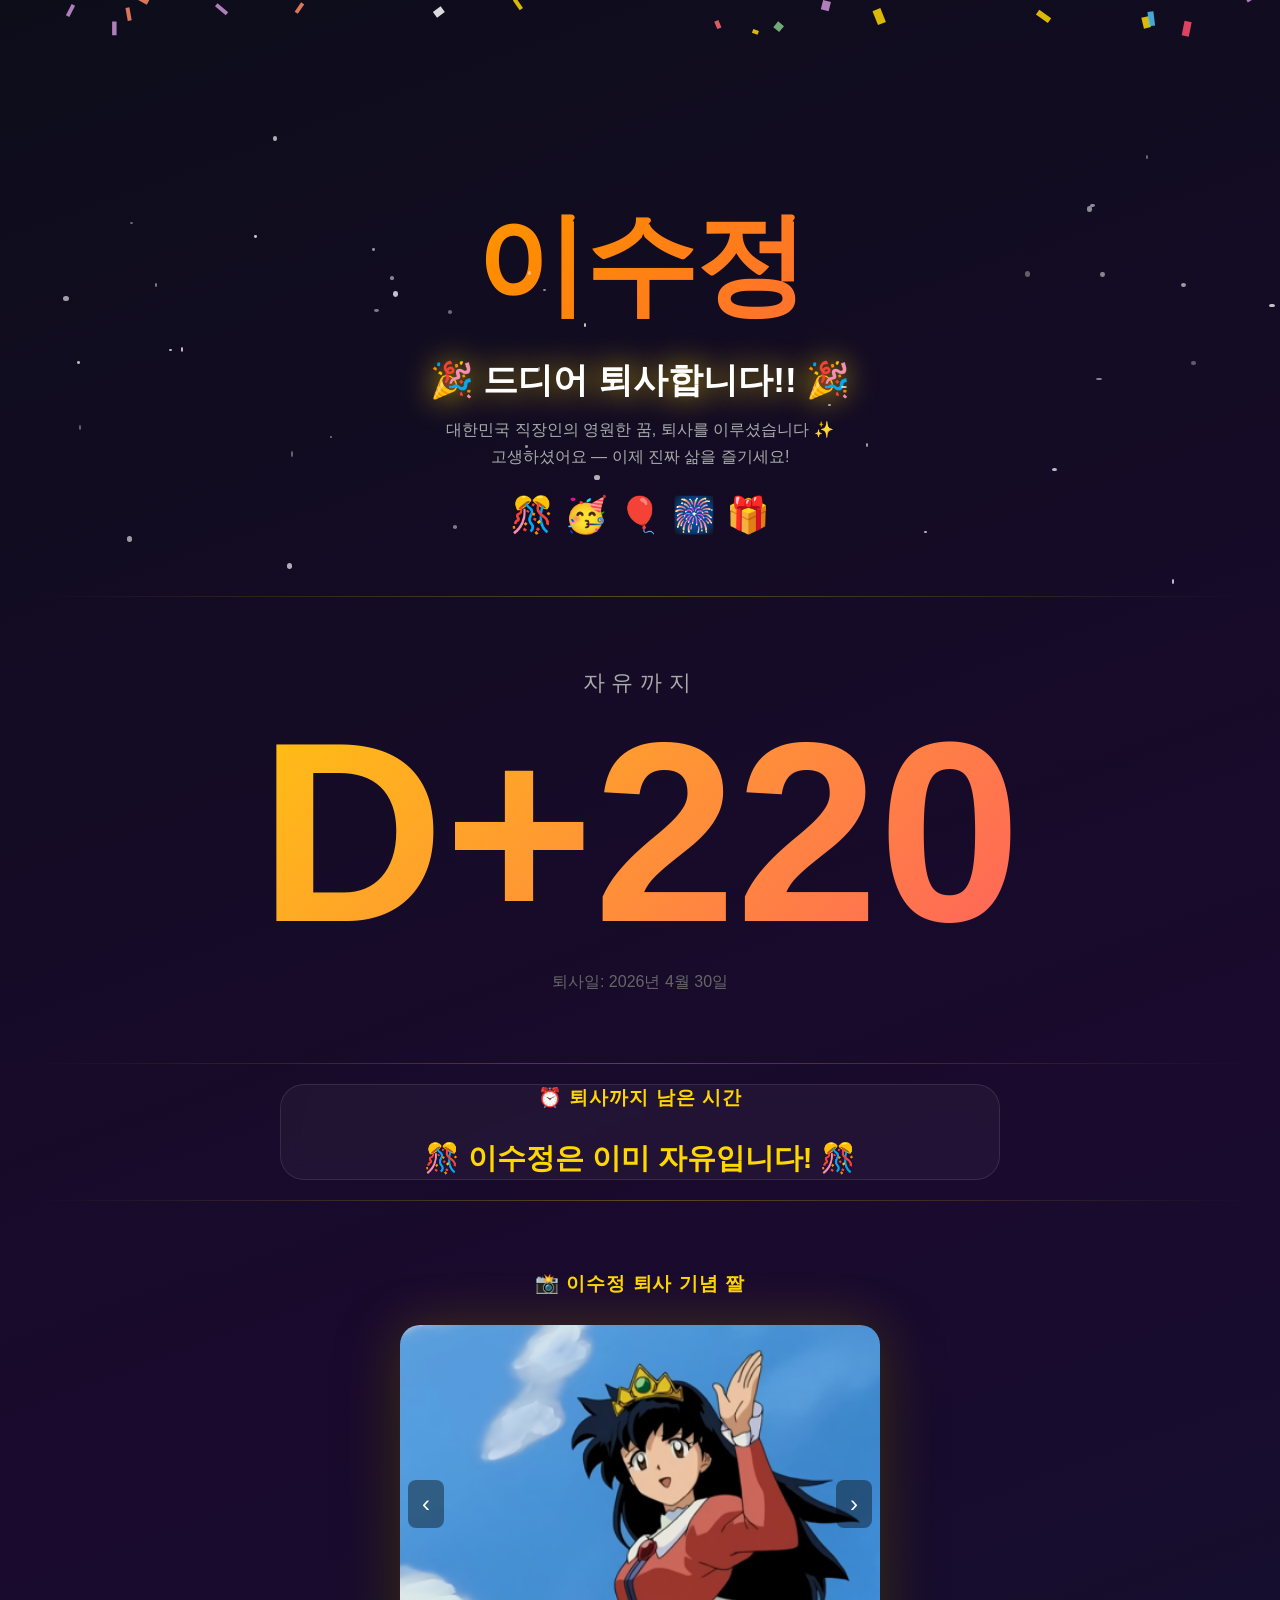
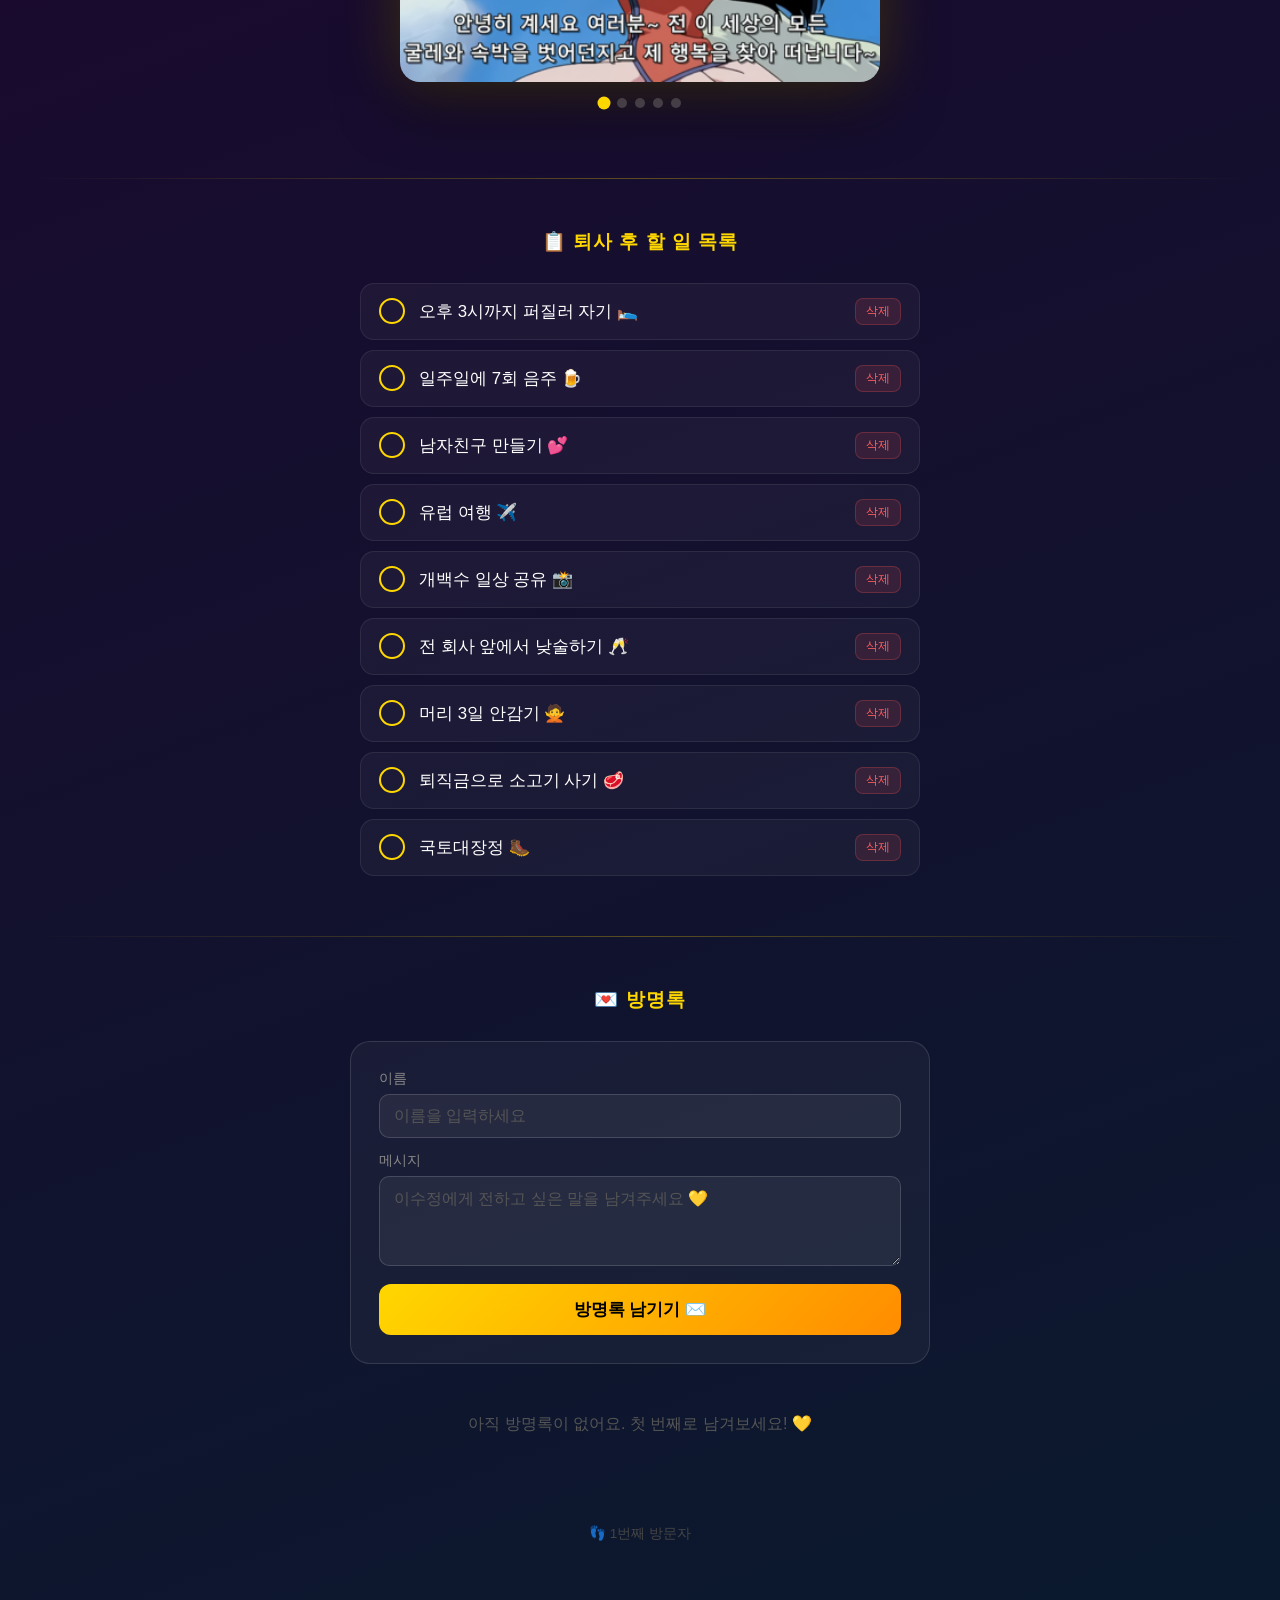
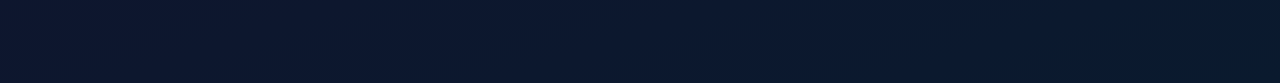
==== farewell/index.html @ 137713f3 "Update todo list items, add fake delete button with '되겠냐?' response" ====
<!DOCTYPE html>
<html lang="ko">
<head>
    <meta charset="UTF-8">
    <meta name="viewport" content="width=device-width, initial-scale=1.0">
    <title>이수정 퇴사 축하 🎉</title>
    <style>
        * { margin: 0; padding: 0; box-sizing: border-box; }

        body {
            font-family: 'Apple SD Gothic Neo', 'Noto Sans KR', 'Malgun Gothic', sans-serif;
            background: linear-gradient(160deg, #0d0d1a 0%, #1a0a2e 40%, #0a1a2e 100%);
            min-height: 100vh;
            color: white;
            overflow-x: hidden;
        }

        /* ── CONFETTI ── */
        #confetti-canvas {
            position: fixed;
            top: 0; left: 0;
            width: 100%; height: 100%;
            pointer-events: none;
            z-index: 999;
        }

        /* ── BUBBLE ZONE ── */
        #bubble-zone {
            position: fixed;
            top: 0; left: 0;
            width: 100%;
            height: 110px;
            overflow: hidden;
            z-index: 200;
            pointer-events: none;
        }

        .bubble {
            position: absolute;
            background: rgba(255, 255, 255, 0.12);
            backdrop-filter: blur(12px);
            -webkit-backdrop-filter: blur(12px);
            border: 1px solid rgba(255, 255, 255, 0.25);
            border-radius: 50px;
            padding: 8px 20px;
            white-space: nowrap;
            font-size: 13px;
            color: white;
            animation: floatBubble linear;
            box-shadow: 0 4px 20px rgba(0,0,0,0.3);
        }

        .bubble strong { color: #ffd700; }

        @keyframes floatBubble {
            from { transform: translateX(110vw); }
            to   { transform: translateX(-120%); }
        }

        /* ── MAIN ── */
        .main {
            padding-top: 120px;
            padding-bottom: 80px;
        }

        /* ── HEADER ── */
        .header {
            text-align: center;
            padding: 70px 20px 50px;
            position: relative;
        }

        .stars-bg {
            position: absolute;
            inset: 0;
            pointer-events: none;
            overflow: hidden;
        }

        .star {
            position: absolute;
            width: 4px; height: 4px;
            background: white;
            border-radius: 50%;
            animation: twinkle 2s ease-in-out infinite;
        }

        @keyframes twinkle {
            0%, 100% { opacity: 0.2; transform: scale(1); }
            50%       { opacity: 1;   transform: scale(1.5); }
        }

        .main-name {
            font-size: clamp(3.5rem, 10vw, 7rem);
            font-weight: 900;
            background: linear-gradient(135deg, #ffd700 0%, #ff8c00 40%, #ff4d6d 100%);
            -webkit-background-clip: text;
            -webkit-text-fill-color: transparent;
            background-clip: text;
            letter-spacing: -0.02em;
            margin-bottom: 16px;
            animation: namePulse 2.5s ease-in-out infinite;
        }

        @keyframes namePulse {
            0%, 100% { filter: brightness(1) drop-shadow(0 0 20px rgba(255,215,0,0.4)); }
            50%       { filter: brightness(1.2) drop-shadow(0 0 40px rgba(255,140,0,0.7)); }
        }

        .congrats-msg {
            font-size: clamp(1.4rem, 4vw, 2.2rem);
            font-weight: 700;
            color: #fff;
            text-shadow: 0 0 30px rgba(255,215,0,0.8);
            margin-bottom: 12px;
        }

        .sub-msg {
            color: #aaa;
            font-size: 1rem;
            margin-bottom: 24px;
            line-height: 1.7;
        }

        .emoji-row {
            font-size: 2.2rem;
            display: inline-block;
            animation: swing 1.5s ease-in-out infinite;
        }

        @keyframes swing {
            0%, 100% { transform: rotate(-8deg); }
            50%       { transform: rotate(8deg); }
        }

        /* ── DIVIDER ── */
        .divider {
            height: 1px;
            background: linear-gradient(90deg, transparent, rgba(255,215,0,0.3), transparent);
            margin: 10px 30px;
        }

        /* ── D-DAY ── */
        .dday-section {
            text-align: center;
            padding: 60px 20px;
        }

        .dday-label {
            font-size: clamp(1rem, 3vw, 1.4rem);
            color: #aaa;
            letter-spacing: 0.3em;
            text-transform: uppercase;
            margin-bottom: 6px;
        }

        .dday-number {
            font-size: clamp(6rem, 25vw, 16rem);
            font-weight: 900;
            line-height: 1;
            background: linear-gradient(135deg, #ffd700, #ff4d6d);
            -webkit-background-clip: text;
            -webkit-text-fill-color: transparent;
            background-clip: text;
            display: block;
            animation: ddayGlow 2s ease-in-out infinite;
        }

        @keyframes ddayGlow {
            0%, 100% { filter: drop-shadow(0 0 20px rgba(255,215,0,0.4)); }
            50%       { filter: drop-shadow(0 0 60px rgba(255,77,109,0.7)); }
        }

        .dday-sub {
            font-size: 1rem;
            color: #666;
            margin-top: 12px;
        }

        /* ── CLOCK ── */
        .clock-section {
            max-width: 720px;
            margin: 0 auto 20px;
            padding: 40px 30px;
            background: rgba(255,255,255,0.04);
            border: 1px solid rgba(255,255,255,0.1);
            border-radius: 24px;
            text-align: center;
            backdrop-filter: blur(10px);
        }

        .section-title {
            font-size: 1.2rem;
            font-weight: 700;
            color: #ffd700;
            margin-bottom: 28px;
            letter-spacing: 0.05em;
        }

        .clock-display {
            display: flex;
            justify-content: center;
            align-items: center;
            gap: 12px;
            flex-wrap: wrap;
        }

        .clock-unit { text-align: center; }

        .clock-value {
            display: block;
            font-size: clamp(2.5rem, 6vw, 4rem);
            font-weight: 900;
            color: #ffd700;
            font-variant-numeric: tabular-nums;
            background: rgba(255,215,0,0.08);
            border: 1px solid rgba(255,215,0,0.2);
            border-radius: 12px;
            padding: 10px 18px;
            min-width: 90px;
        }

        .clock-label {
            font-size: 0.75rem;
            color: #888;
            margin-top: 6px;
        }

        .clock-sep {
            font-size: 3rem;
            font-weight: 900;
            color: #ffd700;
            opacity: 0.6;
            animation: blink 1s step-end infinite;
            align-self: center;
            padding-bottom: 20px;
        }

        @keyframes blink { 0%, 100% { opacity: 0.6; } 50% { opacity: 0.1; } }

        #clock-done {
            font-size: 1.8rem;
            font-weight: 700;
            color: #ffd700;
            display: none;
        }

        /* ── SLIDESHOW ── */
        .slideshow-section {
            padding: 60px 20px;
            text-align: center;
        }

        .slideshow-wrap {
            position: relative;
            max-width: 480px;
            margin: 0 auto;
            border-radius: 20px;
            overflow: hidden;
            box-shadow: 0 0 60px rgba(255,215,0,0.2), 0 20px 60px rgba(0,0,0,0.5);
            background: rgba(255,255,255,0.03);
        }

        .slide-img {
            width: 100%;
            max-height: 420px;
            object-fit: contain;
            display: none;
            transition: opacity 0.5s;
        }

        .slide-img.active { display: block; }

        .slide-btn {
            position: absolute;
            top: 50%;
            transform: translateY(-50%);
            background: rgba(0,0,0,0.4);
            border: none;
            color: white;
            font-size: 1.5rem;
            padding: 10px 14px;
            cursor: pointer;
            border-radius: 8px;
            transition: background 0.2s;
        }

        .slide-btn:hover { background: rgba(255,215,0,0.3); }
        .slide-btn.prev { left: 8px; }
        .slide-btn.next { right: 8px; }

        .slide-dots {
            display: flex;
            justify-content: center;
            gap: 8px;
            margin-top: 16px;
        }

        .dot {
            width: 10px; height: 10px;
            border-radius: 50%;
            background: rgba(255,255,255,0.25);
            cursor: pointer;
            transition: all 0.3s;
        }

        .dot.active {
            background: #ffd700;
            transform: scale(1.3);
        }

        /* ── TODO ── */
        .todo-section {
            max-width: 600px;
            margin: 0 auto;
            padding: 40px 20px;
        }

        .todo-list { list-style: none; }

        .todo-item {
            display: flex;
            align-items: center;
            gap: 14px;
            padding: 14px 18px;
            margin-bottom: 10px;
            background: rgba(255,255,255,0.04);
            border: 1px solid rgba(255,255,255,0.08);
            border-radius: 14px;
            font-size: 1.05rem;
            cursor: pointer;
            transition: all 0.25s;
            user-select: none;
        }

        .todo-item:hover {
            background: rgba(255,215,0,0.08);
            border-color: rgba(255,215,0,0.25);
            transform: translateX(4px);
        }

        .todo-item.done {
            color: #555;
            text-decoration: line-through;
        }

        .todo-check {
            width: 26px; height: 26px;
            border: 2px solid #ffd700;
            border-radius: 50%;
            display: flex; align-items: center; justify-content: center;
            flex-shrink: 0;
            font-size: 14px;
            transition: all 0.25s;
        }

        .todo-item.done .todo-check {
            background: #ffd700;
            color: #000;
            font-weight: 900;
        }

        .todo-text { flex: 1; }

        .todo-del {
            flex-shrink: 0;
            background: rgba(255,80,80,0.12);
            border: 1px solid rgba(255,80,80,0.25);
            border-radius: 8px;
            color: #ff6060;
            font-size: 0.75rem;
            padding: 4px 10px;
            cursor: pointer;
            font-family: inherit;
            transition: all 0.2s;
            white-space: nowrap;
        }

        .todo-del:hover {
            background: rgba(255,80,80,0.25);
            border-color: rgba(255,80,80,0.5);
        }

        .todo-del.nope {
            background: rgba(255,215,0,0.15);
            border-color: #ffd700;
            color: #ffd700;
            font-weight: 700;
        }

        /* ── GUESTBOOK ── */
        .guestbook-section {
            max-width: 620px;
            margin: 0 auto;
            padding: 40px 20px;
        }

        .gb-form {
            background: rgba(255,255,255,0.04);
            border: 1px solid rgba(255,255,255,0.12);
            border-radius: 20px;
            padding: 28px;
            margin-bottom: 30px;
        }

        .form-group { margin-bottom: 14px; }

        .form-group label {
            display: block;
            font-size: 0.85rem;
            color: #888;
            margin-bottom: 6px;
        }

        .form-group input,
        .form-group textarea {
            width: 100%;
            background: rgba(255,255,255,0.06);
            border: 1px solid rgba(255,255,255,0.15);
            border-radius: 10px;
            padding: 12px 14px;
            color: white;
            font-size: 1rem;
            font-family: inherit;
            transition: border-color 0.25s;
            resize: vertical;
        }

        .form-group input:focus,
        .form-group textarea:focus {
            outline: none;
            border-color: #ffd700;
            background: rgba(255,215,0,0.04);
        }

        .form-group textarea { height: 90px; }

        ::placeholder { color: #555; }

        .submit-btn {
            width: 100%;
            padding: 14px;
            background: linear-gradient(135deg, #ffd700, #ff8c00);
            border: none;
            border-radius: 12px;
            color: #000;
            font-size: 1.05rem;
            font-weight: 800;
            cursor: pointer;
            font-family: inherit;
            transition: transform 0.2s, box-shadow 0.2s;
        }

        .submit-btn:hover {
            transform: translateY(-2px);
            box-shadow: 0 8px 30px rgba(255,215,0,0.35);
        }

        .gb-entries { display: flex; flex-direction: column; gap: 12px; }

        .gb-entry {
            background: rgba(255,255,255,0.04);
            border: 1px solid rgba(255,255,255,0.08);
            border-left: 3px solid #ffd700;
            border-radius: 14px;
            padding: 18px 20px;
        }

        .entry-name {
            font-weight: 700;
            color: #ffd700;
            margin-bottom: 6px;
            font-size: 0.95rem;
        }

        .entry-msg {
            color: #ccc;
            line-height: 1.65;
            word-break: break-all;
        }

        .entry-date {
            font-size: 0.72rem;
            color: #444;
            margin-top: 8px;
        }

        /* ── VISITOR ── */
        .visitor {
            text-align: center;
            padding: 30px 20px 60px;
            color: #444;
            font-size: 0.85rem;
        }

        /* ── SECTION PADDING ── */
        .pad { padding: 0 20px; }

        @media (max-width: 500px) {
            .clock-value { min-width: 68px; padding: 8px 10px; }
            .clock-sep   { font-size: 2rem; }
        }
    </style>
</head>
<body>

<canvas id="confetti-canvas"></canvas>
<div id="bubble-zone"></div>

<div class="main">

    <!-- HEADER -->
    <section class="header">
        <div class="stars-bg" id="stars-bg"></div>
        <div class="main-name">이수정</div>
        <div class="congrats-msg">🎉 드디어 퇴사합니다!! 🎉</div>
        <p class="sub-msg">
            대한민국 직장인의 영원한 꿈, 퇴사를 이루셨습니다 ✨<br>
            고생하셨어요 — 이제 진짜 삶을 즐기세요!
        </p>
        <span class="emoji-row">🎊 🥳 🎈 🎆 🎁</span>
    </section>

    <div class="divider"></div>

    <!-- D-DAY -->
    <section class="dday-section">
        <div class="dday-label">자유까지</div>
        <span class="dday-number" id="dday-number">D-?</span>
        <div class="dday-sub">퇴사일: 2026년 4월 30일</div>
    </section>

    <div class="divider"></div>

    <!-- CLOCK -->
    <section class="clock-section pad" style="margin: 20px auto;">
        <div class="section-title">⏰ 퇴사까지 남은 시간</div>
        <div class="clock-display" id="clock-display">
            <div class="clock-unit">
                <span class="clock-value" id="c-days">00</span>
                <div class="clock-label">일</div>
            </div>
            <div class="clock-sep">:</div>
            <div class="clock-unit">
                <span class="clock-value" id="c-hours">00</span>
                <div class="clock-label">시간</div>
            </div>
            <div class="clock-sep">:</div>
            <div class="clock-unit">
                <span class="clock-value" id="c-mins">00</span>
                <div class="clock-label">분</div>
            </div>
            <div class="clock-sep">:</div>
            <div class="clock-unit">
                <span class="clock-value" id="c-secs">00</span>
                <div class="clock-label">초</div>
            </div>
        </div>
        <p id="clock-done">🎊 이수정은 이미 자유입니다! 🎊</p>
    </section>

    <div class="divider"></div>

    <!-- SLIDESHOW -->
    <section class="slideshow-section">
        <div class="section-title">📸 이수정 퇴사 기념 짤</div>
        <div class="slideshow-wrap">
            <img src="../uploads/가영이짤.png"     class="slide-img active" alt="짤1">
            <img src="../uploads/도비짤.jpeg"      class="slide-img"        alt="짤2">
            <img src="../uploads/사표짤.png"       class="slide-img"        alt="짤3">
            <img src="../uploads/속시원 퇴사.png"  class="slide-img"        alt="짤4">
            <img src="../uploads/퇴사축하.png"     class="slide-img"        alt="짤5">
            <button class="slide-btn prev" onclick="moveSlide(-1)">&#8249;</button>
            <button class="slide-btn next" onclick="moveSlide(1)">&#8250;</button>
        </div>
        <div class="slide-dots" id="slide-dots">
            <div class="dot active" onclick="goSlide(0)"></div>
            <div class="dot" onclick="goSlide(1)"></div>
            <div class="dot" onclick="goSlide(2)"></div>
            <div class="dot" onclick="goSlide(3)"></div>
            <div class="dot" onclick="goSlide(4)"></div>
        </div>
    </section>

    <div class="divider"></div>

    <!-- TODO -->
    <section class="todo-section">
        <div class="section-title" style="text-align:center;">📋 퇴사 후 할 일 목록</div>
        <ul class="todo-list" id="todo-list"></ul>
    </section>

    <div class="divider"></div>

    <!-- GUESTBOOK -->
    <section class="guestbook-section">
        <div class="section-title" style="text-align:center;">💌 방명록</div>
        <div class="gb-form">
            <div class="form-group">
                <label>이름</label>
                <input type="text" id="gb-name" placeholder="이름을 입력하세요" maxlength="20">
            </div>
            <div class="form-group">
                <label>메시지</label>
                <textarea id="gb-msg" placeholder="이수정에게 전하고 싶은 말을 남겨주세요 💛"></textarea>
            </div>
            <button class="submit-btn" onclick="submitGB()">방명록 남기기 ✉️</button>
        </div>
        <div class="gb-entries" id="gb-entries"></div>
    </section>

    <!-- VISITOR -->
    <div class="visitor" id="visitor"></div>

</div><!-- /main -->

<script>
/* =========== STARS =========== */
(function() {
    const bg = document.getElementById('stars-bg');
    for (let i = 0; i < 40; i++) {
        const s = document.createElement('div');
        s.className = 'star';
        s.style.cssText = `
            left: ${Math.random()*100}%;
            top: ${Math.random()*100}%;
            animation-delay: ${Math.random()*3}s;
            animation-duration: ${1.5 + Math.random()*2}s;
            width: ${2 + Math.random()*4}px;
            height: ${2 + Math.random()*4}px;
            opacity: ${0.3 + Math.random()*0.5};
        `;
        bg.appendChild(s);
    }
})();

/* =========== CONFETTI =========== */
(function() {
    const canvas = document.getElementById('confetti-canvas');
    const ctx = canvas.getContext('2d');
    const resize = () => { canvas.width = innerWidth; canvas.height = innerHeight; };
    resize();
    window.addEventListener('resize', resize);

    const COLORS = ['#ffd700','#ff6b6b','#4fc3f7','#81c784','#ce93d8','#ff8a65','#ffffff','#ff4d6d','#00e5ff'];

    // 모든 조각이 화면 위에서 한꺼번에 쏟아지도록 시작 y를 음수로 설정
    const pieces = Array.from({length: 200}, () => ({
        x:     Math.random() * innerWidth,
        y:     -20 - Math.random() * 300,   // 화면 위 0~300px 사이에서 시작 (즉시 쏟아지는 효과)
        w:     6 + Math.random() * 10,
        h:     3 + Math.random() * 6,
        color: COLORS[Math.floor(Math.random() * COLORS.length)],
        vy:    5 + Math.random() * 5,        // 빠르게 (5~10px/frame → 약 2~3초에 화면 통과)
        vx:    (Math.random() - 0.5) * 4,
        rot:   Math.random() * 360,
        rs:    (Math.random() - 0.5) * 8,
        alive: true,
    }));

    function loop() {
        ctx.clearRect(0, 0, canvas.width, canvas.height);
        let anyAlive = false;
        pieces.forEach(p => {
            if (!p.alive) return;
            p.y += p.vy; p.x += p.vx; p.rot += p.rs;
            if (p.y > canvas.height + 20) { p.alive = false; return; }
            anyAlive = true;
            ctx.save();
            ctx.translate(p.x, p.y);
            ctx.rotate(p.rot * Math.PI / 180);
            ctx.fillStyle = p.color;
            ctx.globalAlpha = 0.85;
            ctx.fillRect(-p.w/2, -p.h/2, p.w, p.h);
            ctx.restore();
        });
        if (anyAlive) requestAnimationFrame(loop);
        else canvas.style.display = 'none';
    }
    loop();
})();

/* =========== D-DAY =========== */
function updateDDay() {
    const now = new Date();
    const target = new Date('2026-04-30T00:00:00');
    const diff = target - now;
    const el = document.getElementById('dday-number');
    if (diff <= 0) {
        const past = Math.floor(-diff / 86400000);
        el.textContent = past === 0 ? 'D-DAY! 🎊' : `D+${past}`;
    } else {
        el.textContent = `D-${Math.ceil(diff / 86400000)}`;
    }
}
updateDDay();

/* =========== RETIREMENT CLOCK =========== */
function updateClock() {
    const now = new Date();
    const target = new Date('2026-04-30T18:00:00');
    const diff = target - now;

    if (diff <= 0) {
        document.getElementById('clock-display').style.display = 'none';
        document.getElementById('clock-done').style.display = 'block';
        return;
    }

    const d = Math.floor(diff / 86400000);
    const h = Math.floor((diff % 86400000) / 3600000);
    const m = Math.floor((diff % 3600000) / 60000);
    const s = Math.floor((diff % 60000) / 1000);

    document.getElementById('c-days').textContent  = String(d).padStart(2,'0');
    document.getElementById('c-hours').textContent = String(h).padStart(2,'0');
    document.getElementById('c-mins').textContent  = String(m).padStart(2,'0');
    document.getElementById('c-secs').textContent  = String(s).padStart(2,'0');
}
updateClock();
setInterval(updateClock, 1000);

/* =========== SLIDESHOW =========== */
const slides = document.querySelectorAll('.slide-img');
const dots   = document.querySelectorAll('.dot');
let cur = 0;

function goSlide(n) {
    slides[cur].classList.remove('active');
    dots[cur].classList.remove('active');
    cur = (n + slides.length) % slides.length;
    slides[cur].classList.add('active');
    dots[cur].classList.add('active');
}

function moveSlide(dir) { goSlide(cur + dir); }

setInterval(() => goSlide(cur + 1), 3500);

/* =========== TODO LIST =========== */
const TODOS = [
    '오후 3시까지 퍼질러 자기 🛌',
    '일주일에 7회 음주 🍺',
    '남자친구 만들기 💕',
    '유럽 여행 ✈️',
    '개백수 일상 공유 📸',
    '전 회사 앞에서 낮술하기 🥂',
    '머리 3일 안감기 🙅',
    '퇴직금으로 소고기 사기 🥩',
    '국토대장정 🥾',
];

(function initTodo() {
    const saved = JSON.parse(localStorage.getItem('sj_todos') || '[]');
    const ul = document.getElementById('todo-list');
    TODOS.forEach((text, i) => {
        const li = document.createElement('li');
        li.className = 'todo-item' + (saved[i] ? ' done' : '');
        li.innerHTML = `
            <div class="todo-check">${saved[i] ? '✓' : ''}</div>
            <span class="todo-text">${text}</span>
            <button class="todo-del">삭제</button>
        `;
        li.onclick = () => {
            const isDone = li.classList.toggle('done');
            saved[i] = isDone;
            li.querySelector('.todo-check').textContent = isDone ? '✓' : '';
            localStorage.setItem('sj_todos', JSON.stringify(saved));
        };
        li.querySelector('.todo-del').addEventListener('click', e => {
            e.stopPropagation();
            const btn = e.currentTarget;
            if (btn.classList.contains('nope')) return;
            btn.textContent = '되겠냐?';
            btn.classList.add('nope');
            setTimeout(() => {
                btn.textContent = '삭제';
                btn.classList.remove('nope');
            }, 1500);
        });
        ul.appendChild(li);
    });
})();

/* =========== GUESTBOOK =========== */
const GB_KEY = 'sj_farewell_gb_v1';

function loadGB() { return JSON.parse(localStorage.getItem(GB_KEY) || '[]'); }
function saveGB(entries) { localStorage.setItem(GB_KEY, JSON.stringify(entries)); }

function renderGB() {
    const entries = loadGB();
    const container = document.getElementById('gb-entries');
    container.innerHTML = entries.length === 0
        ? '<p style="color:#555;text-align:center;padding:20px;">아직 방명록이 없어요. 첫 번째로 남겨보세요! 💛</p>'
        : '';
    [...entries].reverse().forEach(e => {
        const div = document.createElement('div');
        div.className = 'gb-entry';
        div.innerHTML = `
            <div class="entry-name">${escHtml(e.name)}</div>
            <div class="entry-msg">${escHtml(e.msg)}</div>
            <div class="entry-date">${e.date}</div>
        `;
        container.appendChild(div);
    });
    startBubbles(entries);
}

function escHtml(s) {
    return s.replace(/&/g,'&amp;').replace(/</g,'&lt;').replace(/>/g,'&gt;').replace(/"/g,'&quot;');
}

function submitGB() {
    const name = document.getElementById('gb-name').value.trim();
    const msg  = document.getElementById('gb-msg').value.trim();
    if (!name || !msg) { alert('이름과 메시지를 모두 입력해주세요!'); return; }
    const entries = loadGB();
    const now = new Date();
    entries.push({
        name, msg,
        date: now.toLocaleDateString('ko-KR') + ' ' + now.toLocaleTimeString('ko-KR', {hour:'2-digit', minute:'2-digit'})
    });
    saveGB(entries);
    document.getElementById('gb-name').value = '';
    document.getElementById('gb-msg').value = '';
    renderGB();
}

/* =========== FLOATING BUBBLES =========== */
const bubbleZone = document.getElementById('bubble-zone');
let bubbleTimers = [];

function startBubbles(entries) {
    bubbleTimers.forEach(t => clearTimeout(t));
    bubbleTimers = [];
    bubbleZone.innerHTML = '';
    if (!entries.length) return;

    const interval = Math.max(12000, entries.length * 14000);

    entries.forEach((e, i) => {
        function spawnLoop() {
            spawnBubble(e);
            const t = setTimeout(spawnLoop, interval);
            bubbleTimers.push(t);
        }
        const t = setTimeout(spawnLoop, i * 14000);
        bubbleTimers.push(t);
    });
}

function spawnBubble(entry) {
    const el = document.createElement('div');
    el.className = 'bubble';
    const dur  = 12 + Math.random() * 8;
    const top  = 10 + Math.random() * 72;
    el.style.top             = top + 'px';
    el.style.animationDuration = dur + 's';
    const preview = entry.msg.length > 36 ? entry.msg.slice(0, 36) + '…' : entry.msg;
    el.innerHTML = `<strong>${escHtml(entry.name)}</strong>: ${escHtml(preview)}`;
    bubbleZone.appendChild(el);
    setTimeout(() => el.remove(), dur * 1000);
}

/* =========== VISITOR COUNTER =========== */
(function() {
    const n = parseInt(localStorage.getItem('sj_visitors') || '0') + 1;
    localStorage.setItem('sj_visitors', n);
    document.getElementById('visitor').textContent = `👣 ${n}번째 방문자`;
})();

/* =========== INIT =========== */
renderGB();
</script>
</body>
</html>
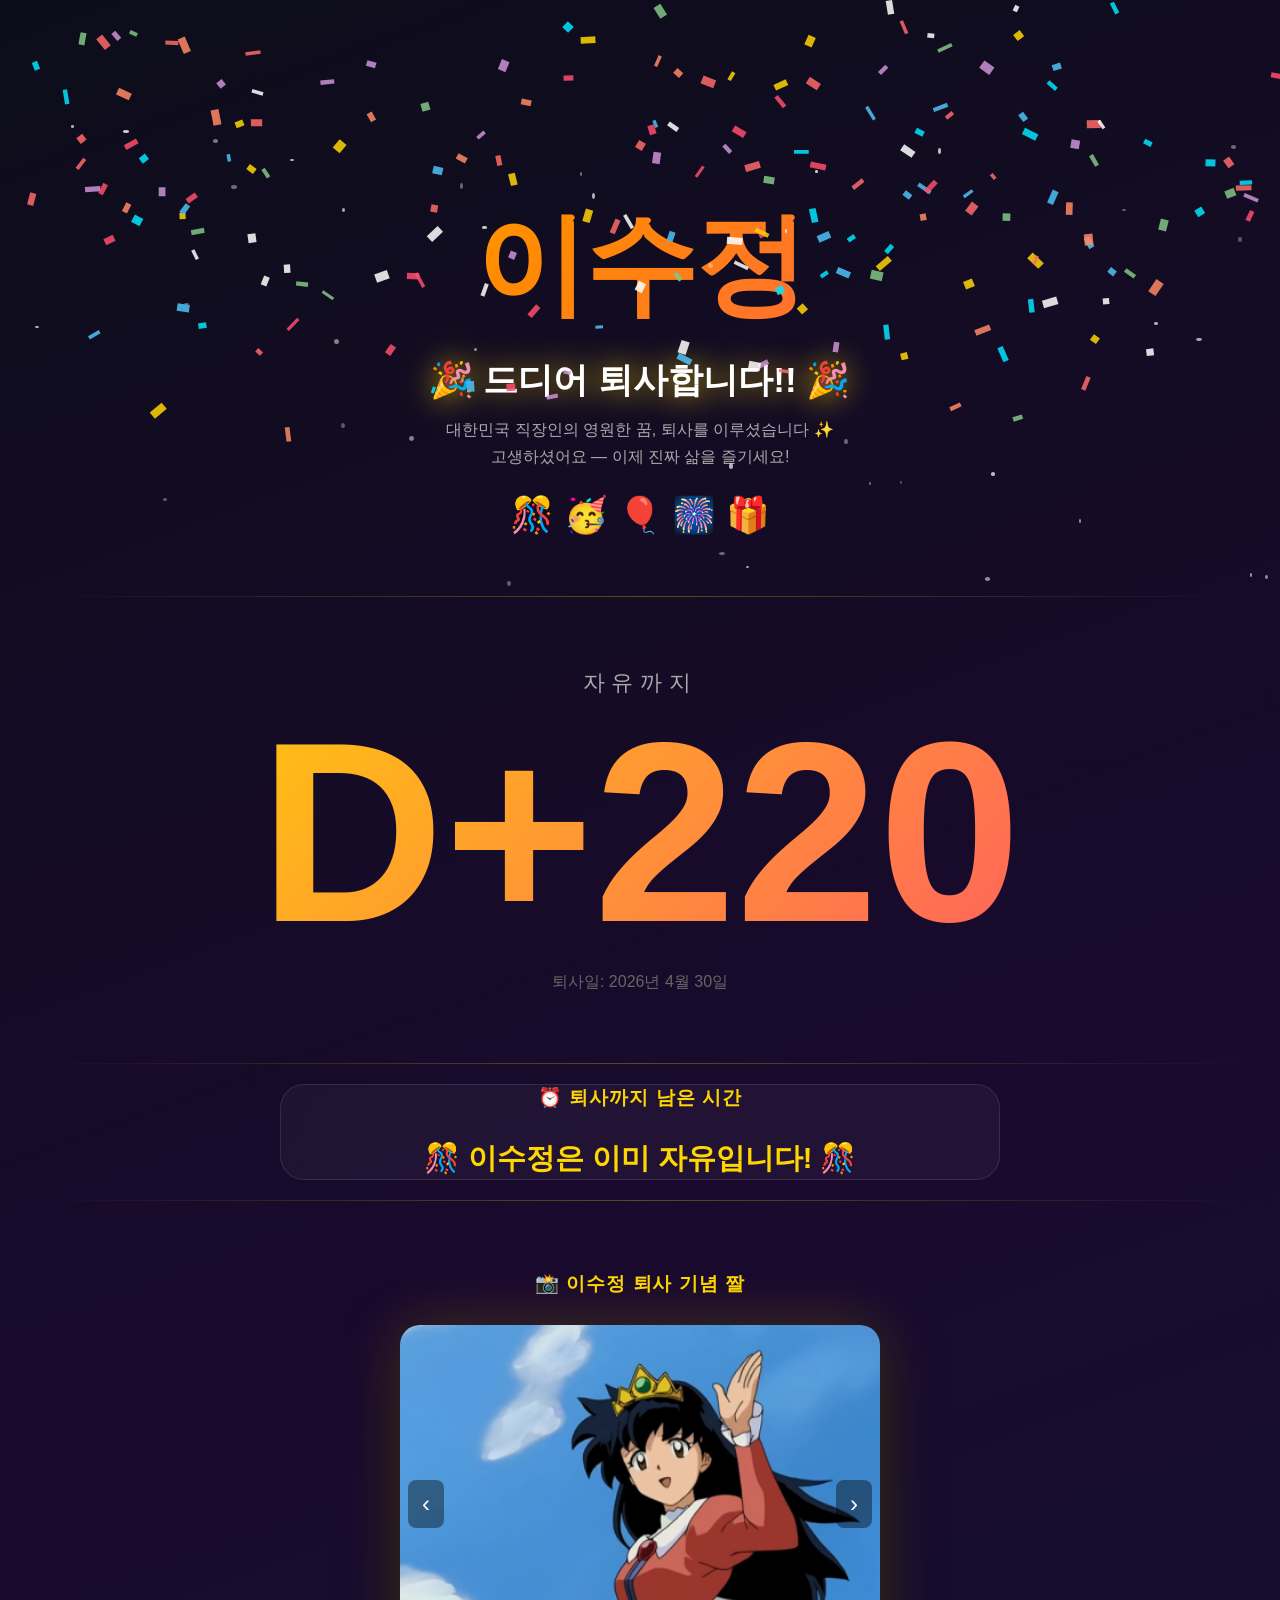
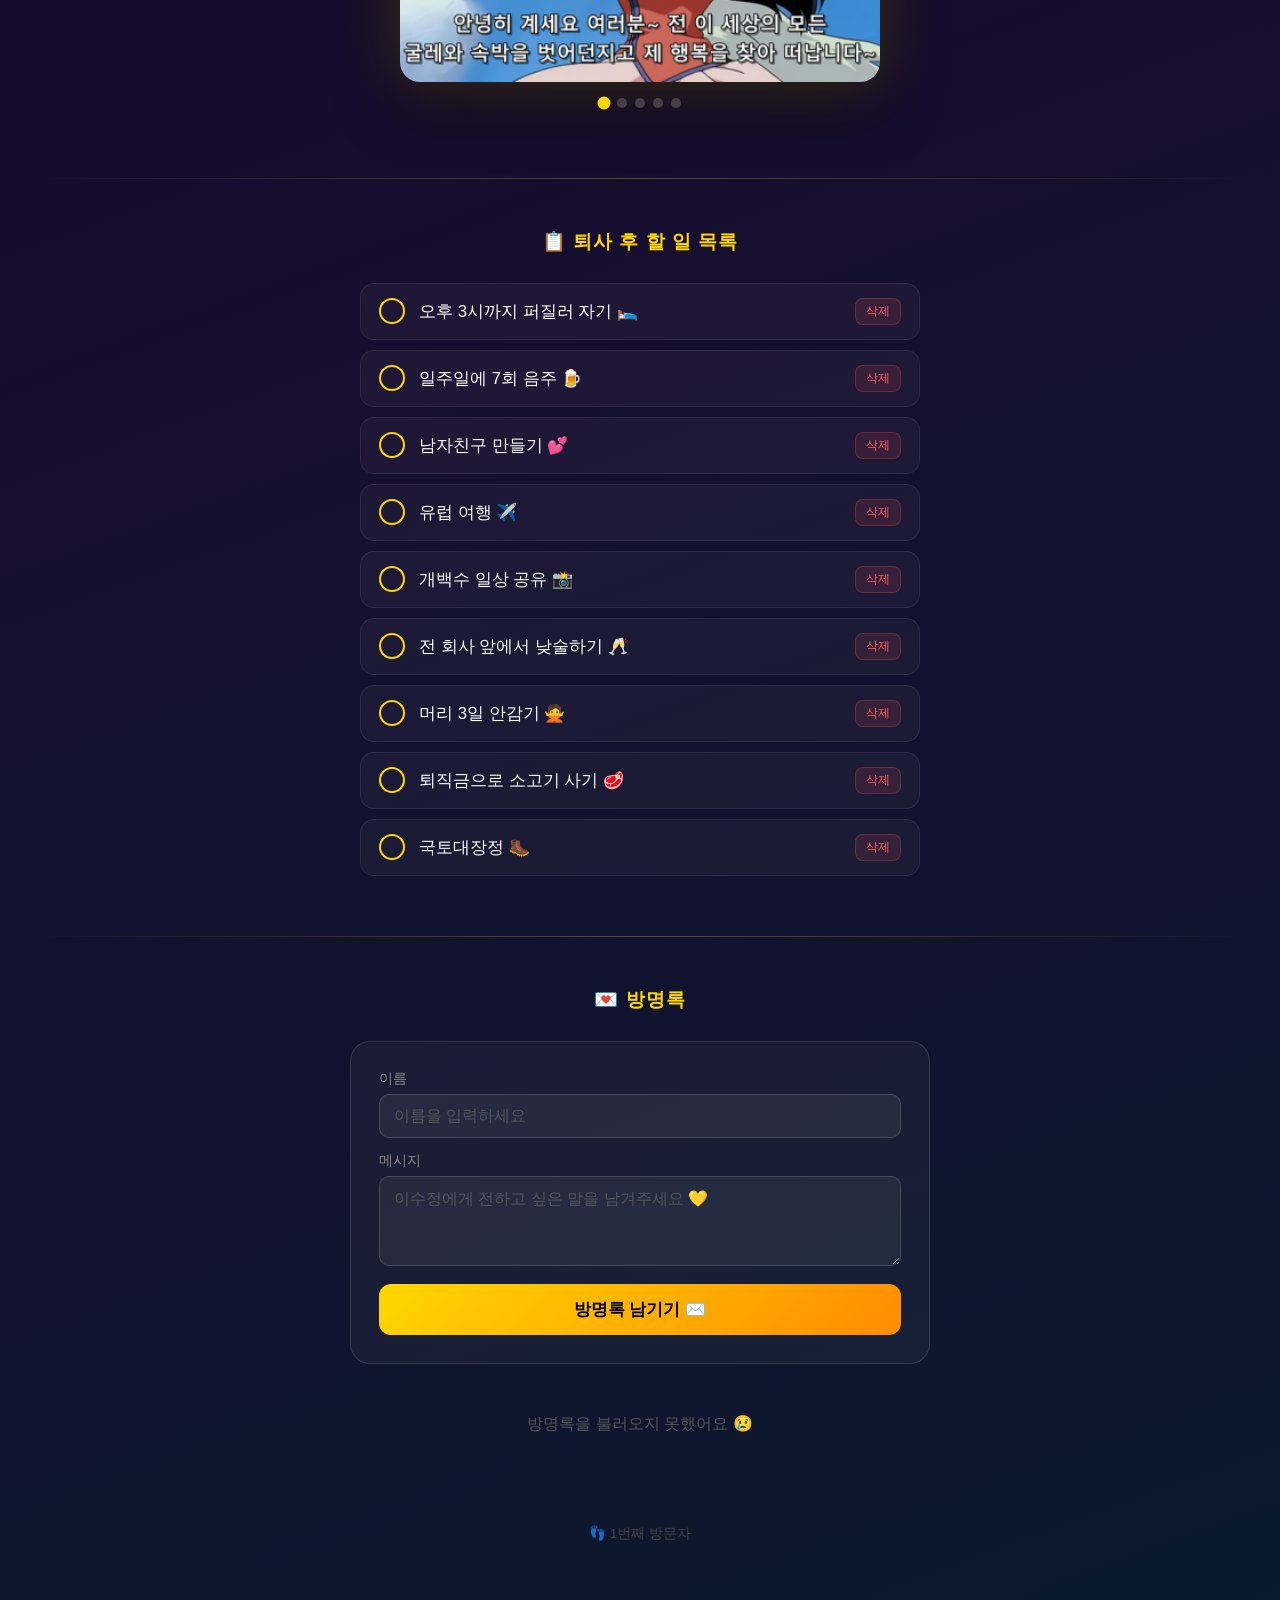
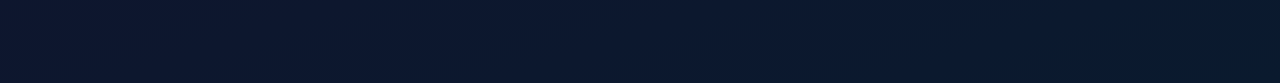
==== commit 461b8dc3: "Connect guestbook to jsonbin.io for shared persistent storage" ====
--- a/farewell/index.html
+++ b/farewell/index.html
@@ -783,48 +783,84 @@
 })();
 
 /* =========== GUESTBOOK =========== */
-const GB_KEY = 'sj_farewell_gb_v1';
-
-function loadGB() { return JSON.parse(localStorage.getItem(GB_KEY) || '[]'); }
-function saveGB(entries) { localStorage.setItem(GB_KEY, JSON.stringify(entries)); }
-
-function renderGB() {
-    const entries = loadGB();
-    const container = document.getElementById('gb-entries');
-    container.innerHTML = entries.length === 0
-        ? '<p style="color:#555;text-align:center;padding:20px;">아직 방명록이 없어요. 첫 번째로 남겨보세요! 💛</p>'
-        : '';
-    [...entries].reverse().forEach(e => {
-        const div = document.createElement('div');
-        div.className = 'gb-entry';
-        div.innerHTML = `
-            <div class="entry-name">${escHtml(e.name)}</div>
-            <div class="entry-msg">${escHtml(e.msg)}</div>
-            <div class="entry-date">${e.date}</div>
-        `;
-        container.appendChild(div);
+const JB = {
+    id:  '69eb1638856a68218968ffbc',
+    key: '$2a$10$rzik04bmILmxmtcA59LAK.EZDc3bPigikzqrzNFz4fli1v/WhwMAe',
+    url() { return `https://api.jsonbin.io/v3/b/${this.id}`; }
+};
+
+async function loadGB() {
+    const res = await fetch(JB.url() + '/latest', {
+        headers: { 'X-Master-Key': JB.key }
     });
-    startBubbles(entries);
+    if (!res.ok) throw new Error('load failed');
+    const data = await res.json();
+    return data.record.entries || [];
+}
+
+async function saveGB(entries) {
+    const res = await fetch(JB.url(), {
+        method: 'PUT',
+        headers: { 'X-Master-Key': JB.key, 'Content-Type': 'application/json' },
+        body: JSON.stringify({ entries })
+    });
+    if (!res.ok) throw new Error('save failed');
 }
 
 function escHtml(s) {
     return s.replace(/&/g,'&amp;').replace(/</g,'&lt;').replace(/>/g,'&gt;').replace(/"/g,'&quot;');
 }
 
-function submitGB() {
+async function renderGB() {
+    const container = document.getElementById('gb-entries');
+    container.innerHTML = '<p style="color:#555;text-align:center;padding:20px;">불러오는 중...</p>';
+    try {
+        const entries = await loadGB();
+        container.innerHTML = entries.length === 0
+            ? '<p style="color:#555;text-align:center;padding:20px;">아직 방명록이 없어요. 첫 번째로 남겨보세요! 💛</p>'
+            : '';
+        [...entries].reverse().forEach(e => {
+            const div = document.createElement('div');
+            div.className = 'gb-entry';
+            div.innerHTML = `
+                <div class="entry-name">${escHtml(e.name)}</div>
+                <div class="entry-msg">${escHtml(e.msg)}</div>
+                <div class="entry-date">${e.date}</div>
+            `;
+            container.appendChild(div);
+        });
+        startBubbles(entries);
+    } catch {
+        container.innerHTML = '<p style="color:#555;text-align:center;padding:20px;">방명록을 불러오지 못했어요 😢</p>';
+    }
+}
+
+async function submitGB() {
     const name = document.getElementById('gb-name').value.trim();
     const msg  = document.getElementById('gb-msg').value.trim();
     if (!name || !msg) { alert('이름과 메시지를 모두 입력해주세요!'); return; }
-    const entries = loadGB();
-    const now = new Date();
-    entries.push({
-        name, msg,
-        date: now.toLocaleDateString('ko-KR') + ' ' + now.toLocaleTimeString('ko-KR', {hour:'2-digit', minute:'2-digit'})
-    });
-    saveGB(entries);
-    document.getElementById('gb-name').value = '';
-    document.getElementById('gb-msg').value = '';
-    renderGB();
+
+    const btn = document.querySelector('.submit-btn');
+    btn.disabled = true;
+    btn.textContent = '저장 중...';
+
+    try {
+        const entries = await loadGB();
+        const now = new Date();
+        entries.push({
+            name, msg,
+            date: now.toLocaleDateString('ko-KR') + ' ' + now.toLocaleTimeString('ko-KR', {hour:'2-digit', minute:'2-digit'})
+        });
+        await saveGB(entries);
+        document.getElementById('gb-name').value = '';
+        document.getElementById('gb-msg').value = '';
+        await renderGB();
+    } catch {
+        alert('저장에 실패했어요. 잠시 후 다시 시도해주세요.');
+    }
+
+    btn.disabled = false;
+    btn.textContent = '방명록 남기기 ✉️';
 }
 
 /* =========== FLOATING BUBBLES =========== */
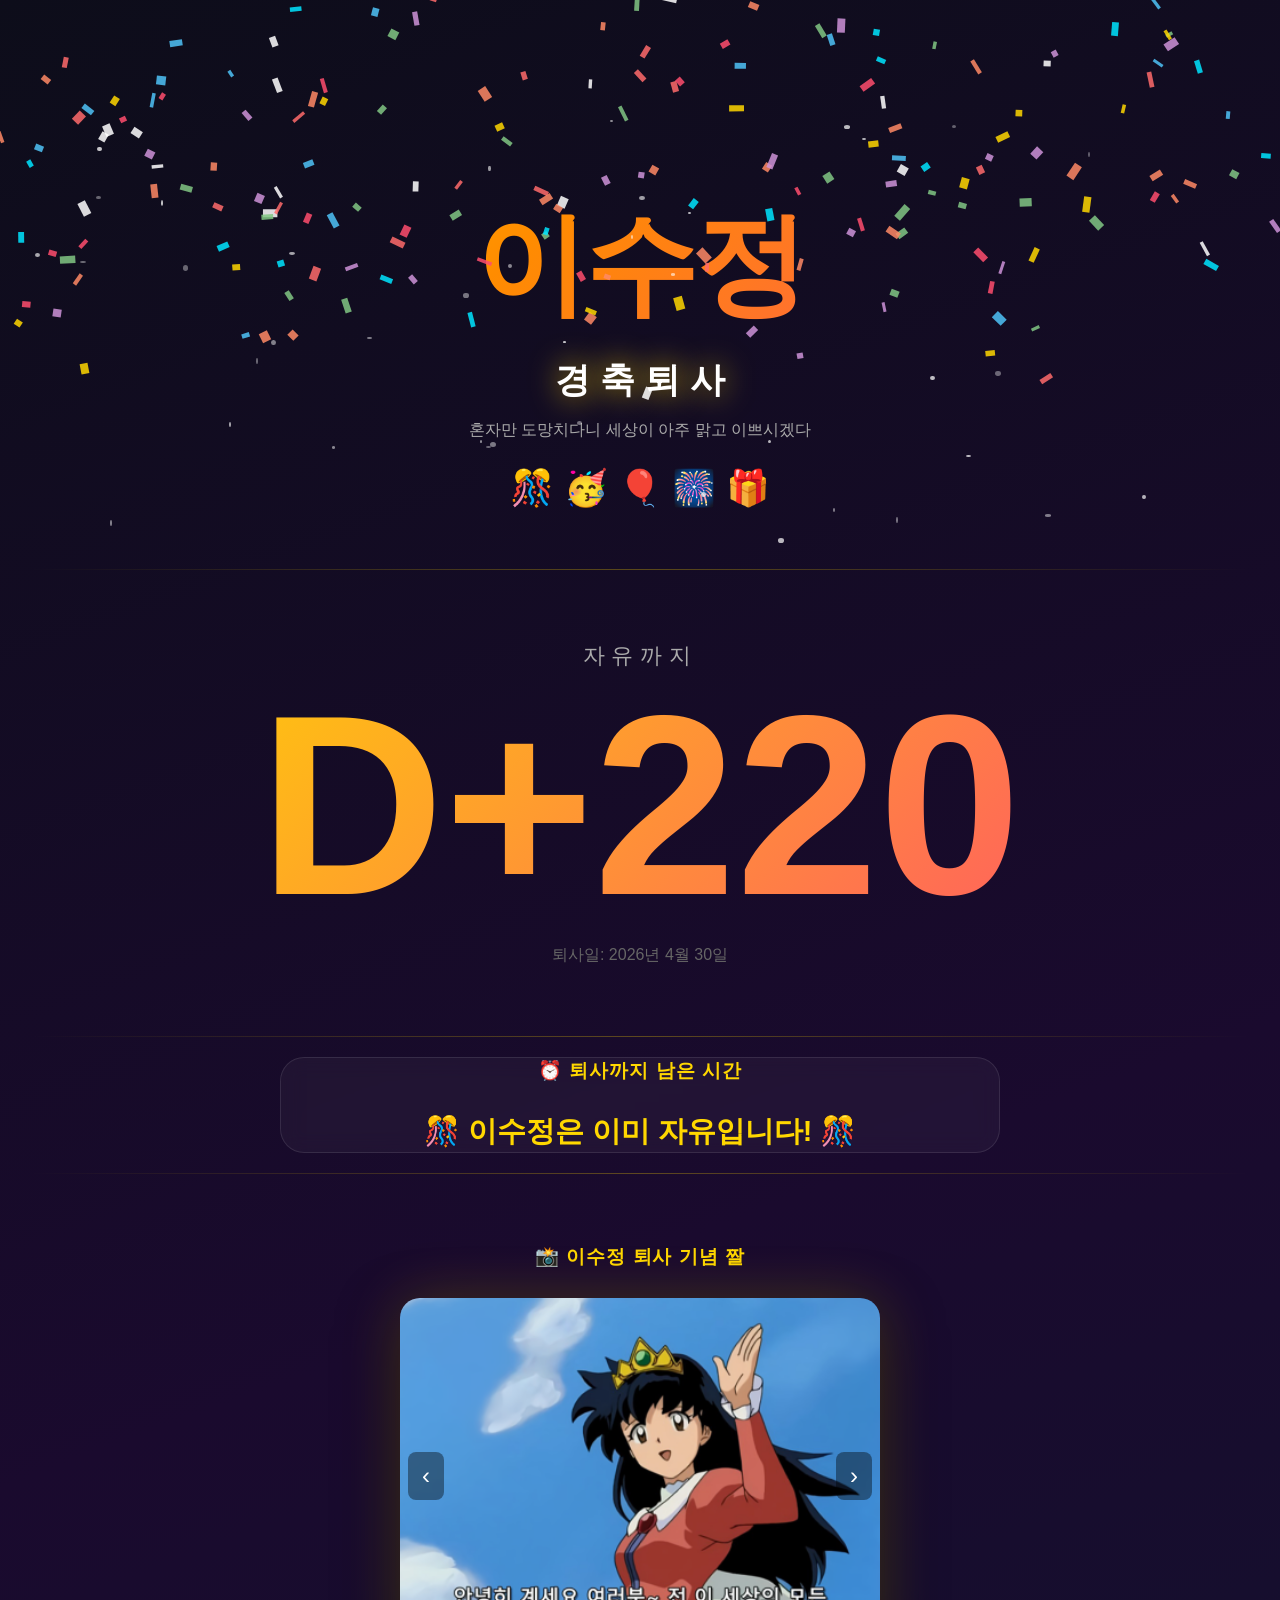
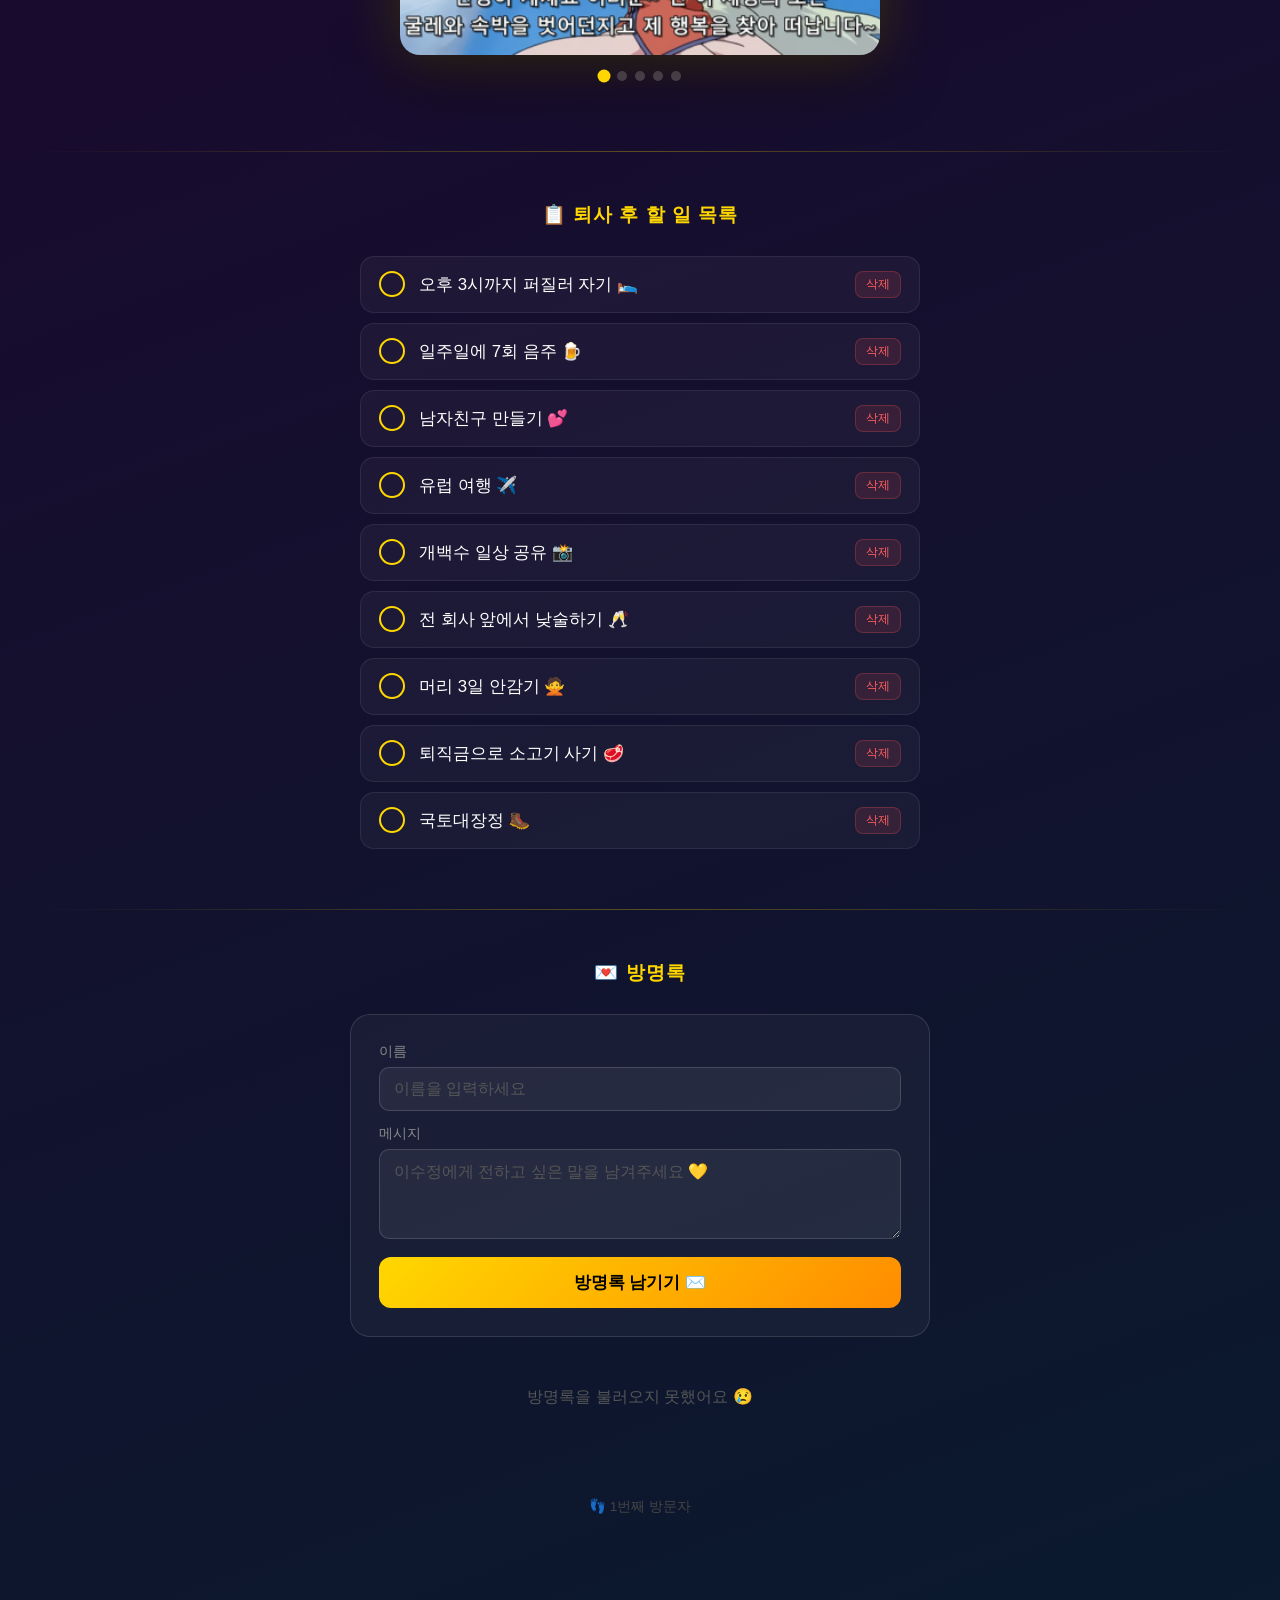
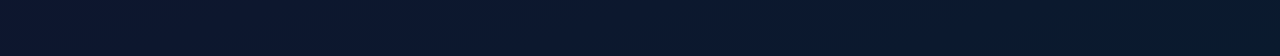
==== commit 68939f92: "Update header message to '경 축 퇴 사' and subtext" ====
--- a/farewell/index.html
+++ b/farewell/index.html
@@ -513,11 +513,8 @@
     <section class="header">
         <div class="stars-bg" id="stars-bg"></div>
         <div class="main-name">이수정</div>
-        <div class="congrats-msg">🎉 드디어 퇴사합니다!! 🎉</div>
-        <p class="sub-msg">
-            대한민국 직장인의 영원한 꿈, 퇴사를 이루셨습니다 ✨<br>
-            고생하셨어요 — 이제 진짜 삶을 즐기세요!
-        </p>
+        <div class="congrats-msg">경 축 퇴 사</div>
+        <p class="sub-msg">혼자만 도망치다니 세상이 아주 맑고 이쁘시겠다</p>
         <span class="emoji-row">🎊 🥳 🎈 🎆 🎁</span>
     </section>
 
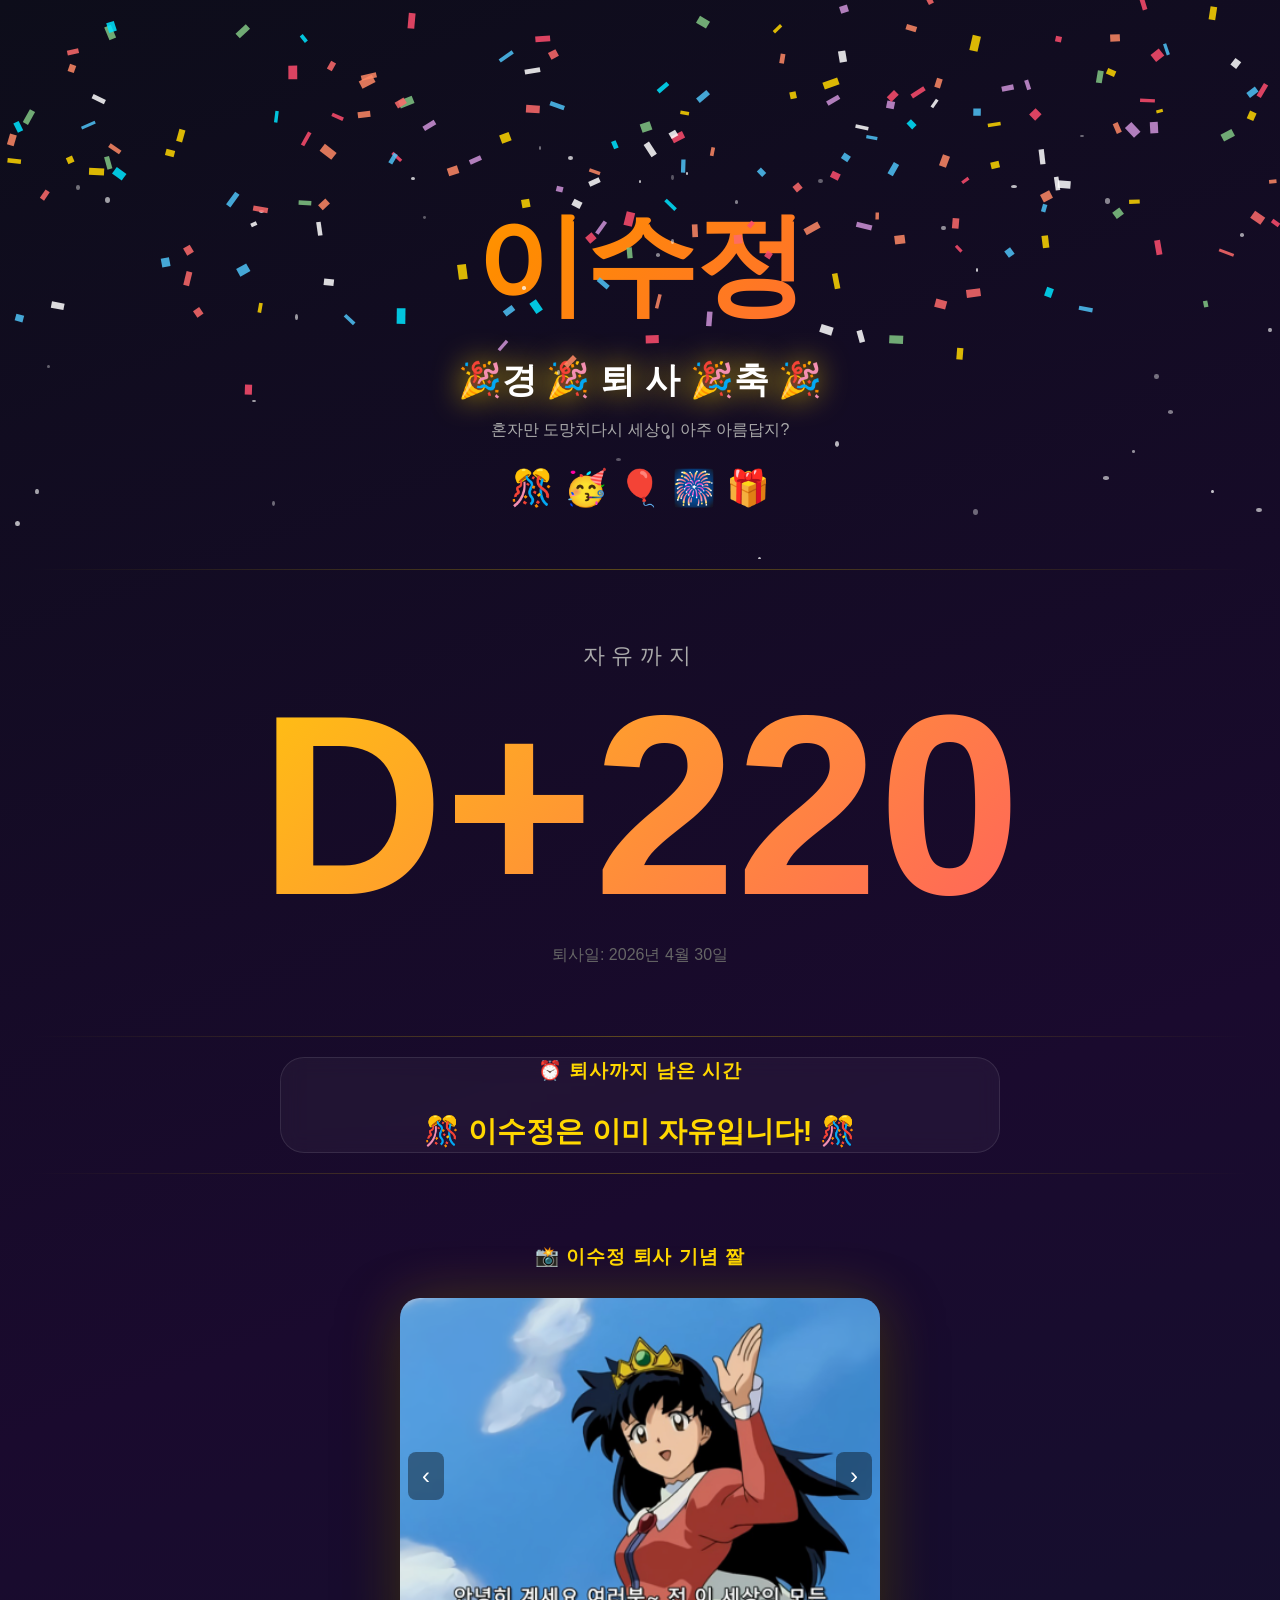
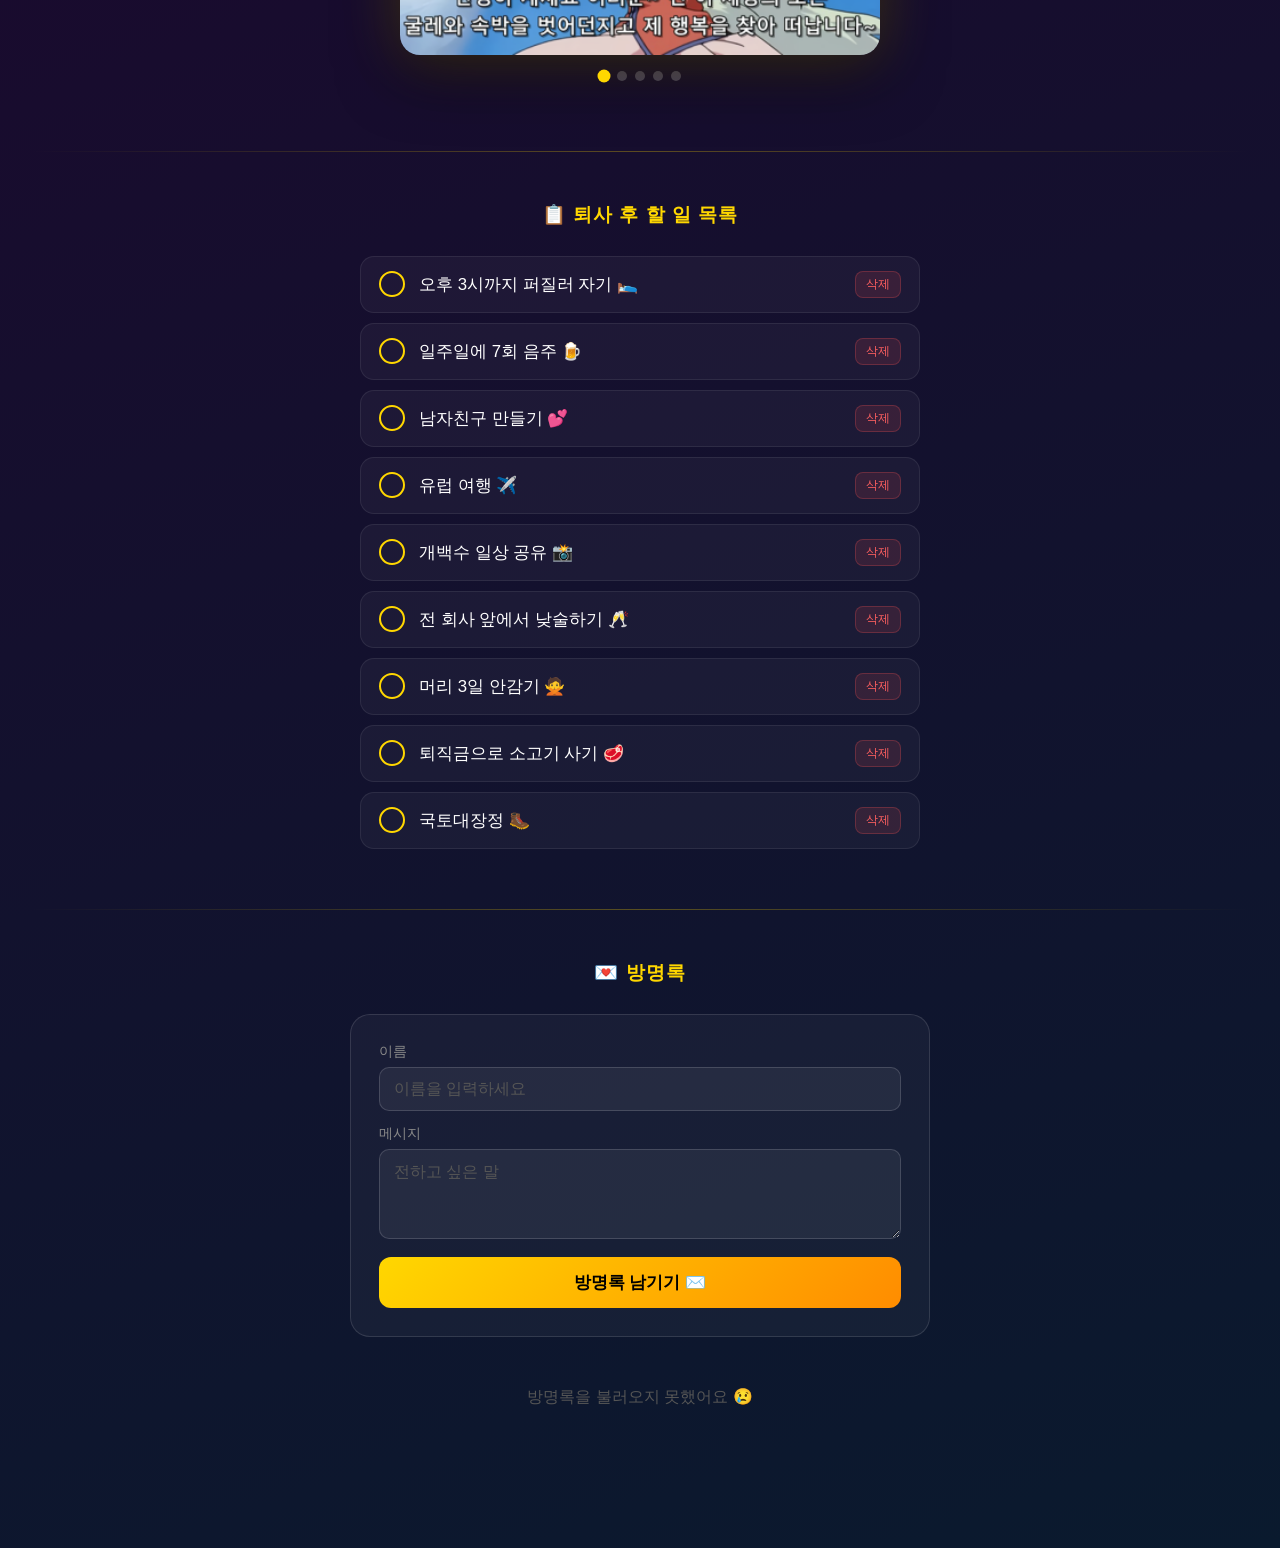
==== commit 5f9af19e: "Update header text, sub-msg, placeholder, remove visitor counter" ====
--- a/farewell/index.html
+++ b/farewell/index.html
@@ -513,8 +513,8 @@
     <section class="header">
         <div class="stars-bg" id="stars-bg"></div>
         <div class="main-name">이수정</div>
-        <div class="congrats-msg">경 축 퇴 사</div>
-        <p class="sub-msg">혼자만 도망치다니 세상이 아주 맑고 이쁘시겠다</p>
+        <div class="congrats-msg">🎉경 🎉 퇴  사 🎉축 🎉</div>
+        <p class="sub-msg">혼자만 도망치다시 세상이 아주 아름답지?</p>
         <span class="emoji-row">🎊 🥳 🎈 🎆 🎁</span>
     </section>
 
@@ -599,15 +599,13 @@
             </div>
             <div class="form-group">
                 <label>메시지</label>
-                <textarea id="gb-msg" placeholder="이수정에게 전하고 싶은 말을 남겨주세요 💛"></textarea>
+                <textarea id="gb-msg" placeholder="전하고 싶은 말"></textarea>
             </div>
             <button class="submit-btn" onclick="submitGB()">방명록 남기기 ✉️</button>
         </div>
         <div class="gb-entries" id="gb-entries"></div>
     </section>
 
-    <!-- VISITOR -->
-    <div class="visitor" id="visitor"></div>
 
 </div><!-- /main -->
 
@@ -896,12 +894,6 @@
     setTimeout(() => el.remove(), dur * 1000);
 }
 
-/* =========== VISITOR COUNTER =========== */
-(function() {
-    const n = parseInt(localStorage.getItem('sj_visitors') || '0') + 1;
-    localStorage.setItem('sj_visitors', n);
-    document.getElementById('visitor').textContent = `👣 ${n}번째 방문자`;
-})();
 
 /* =========== INIT =========== */
 renderGB();
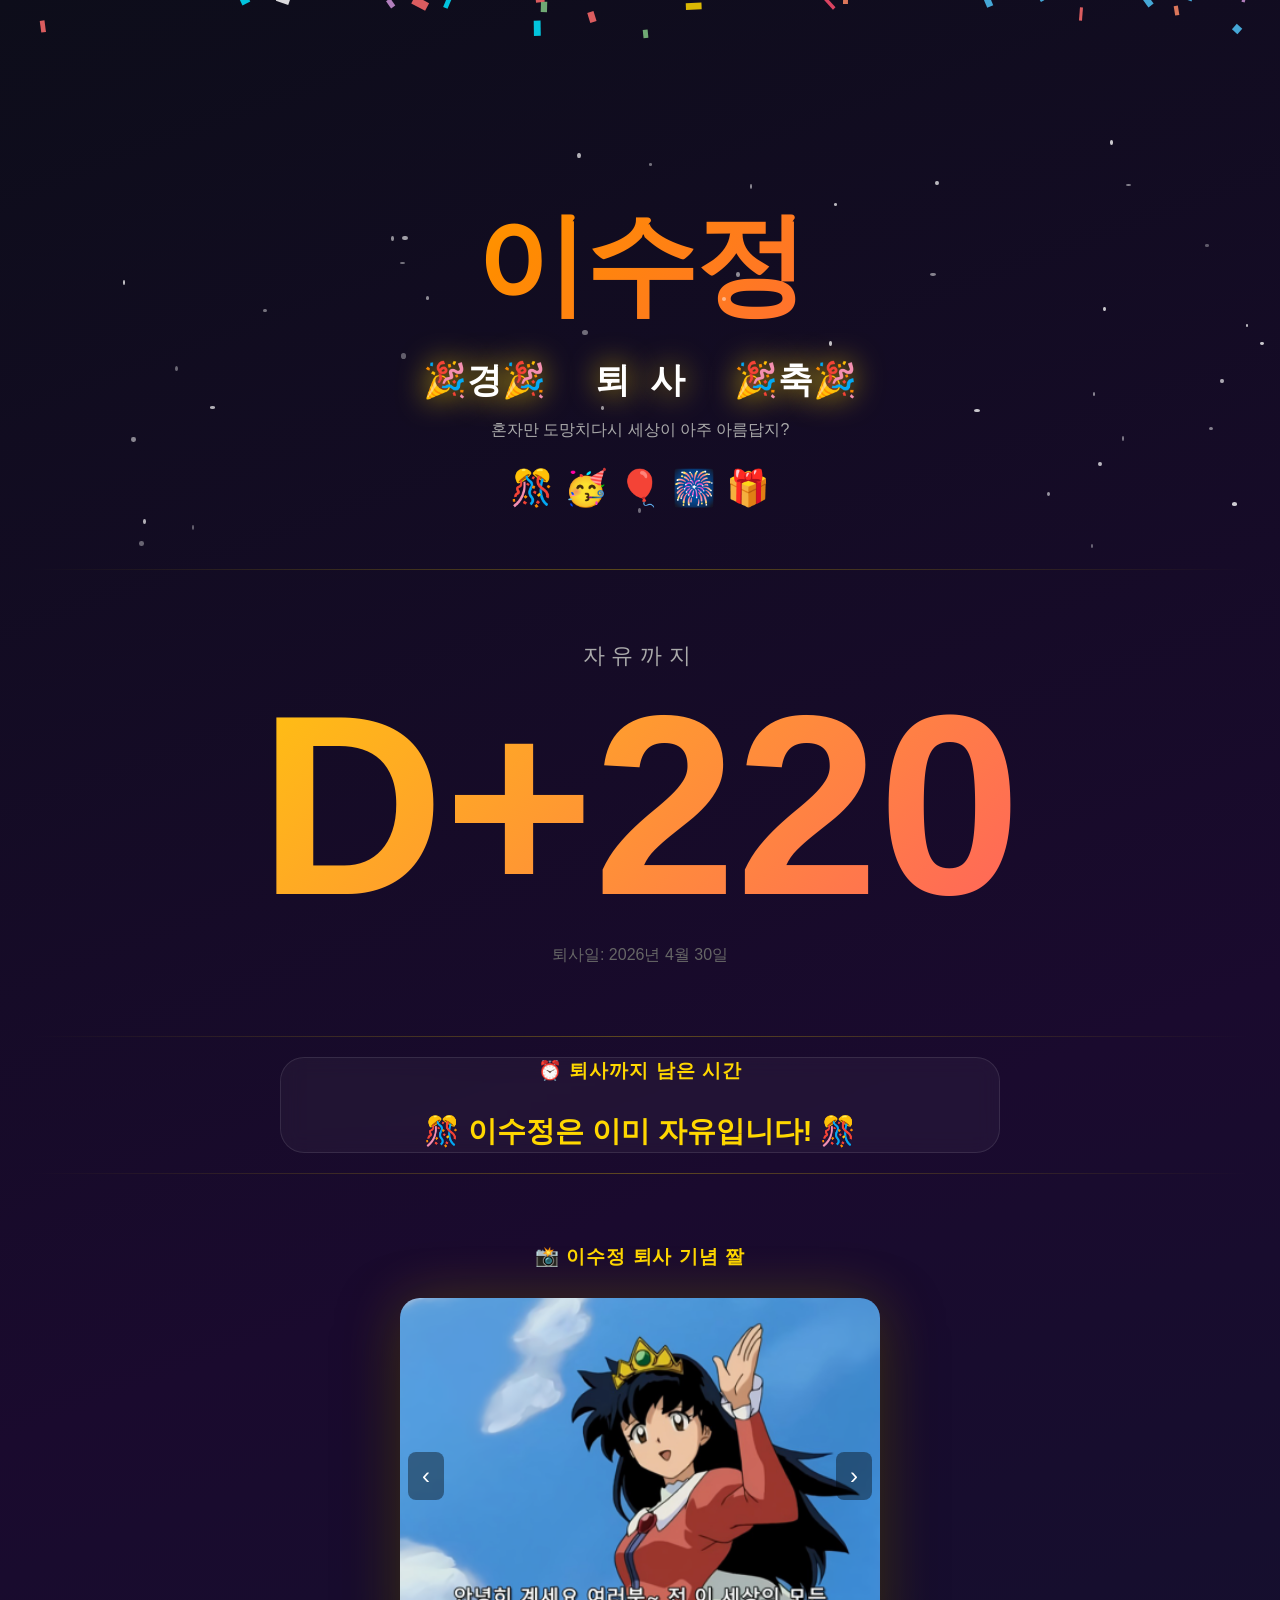
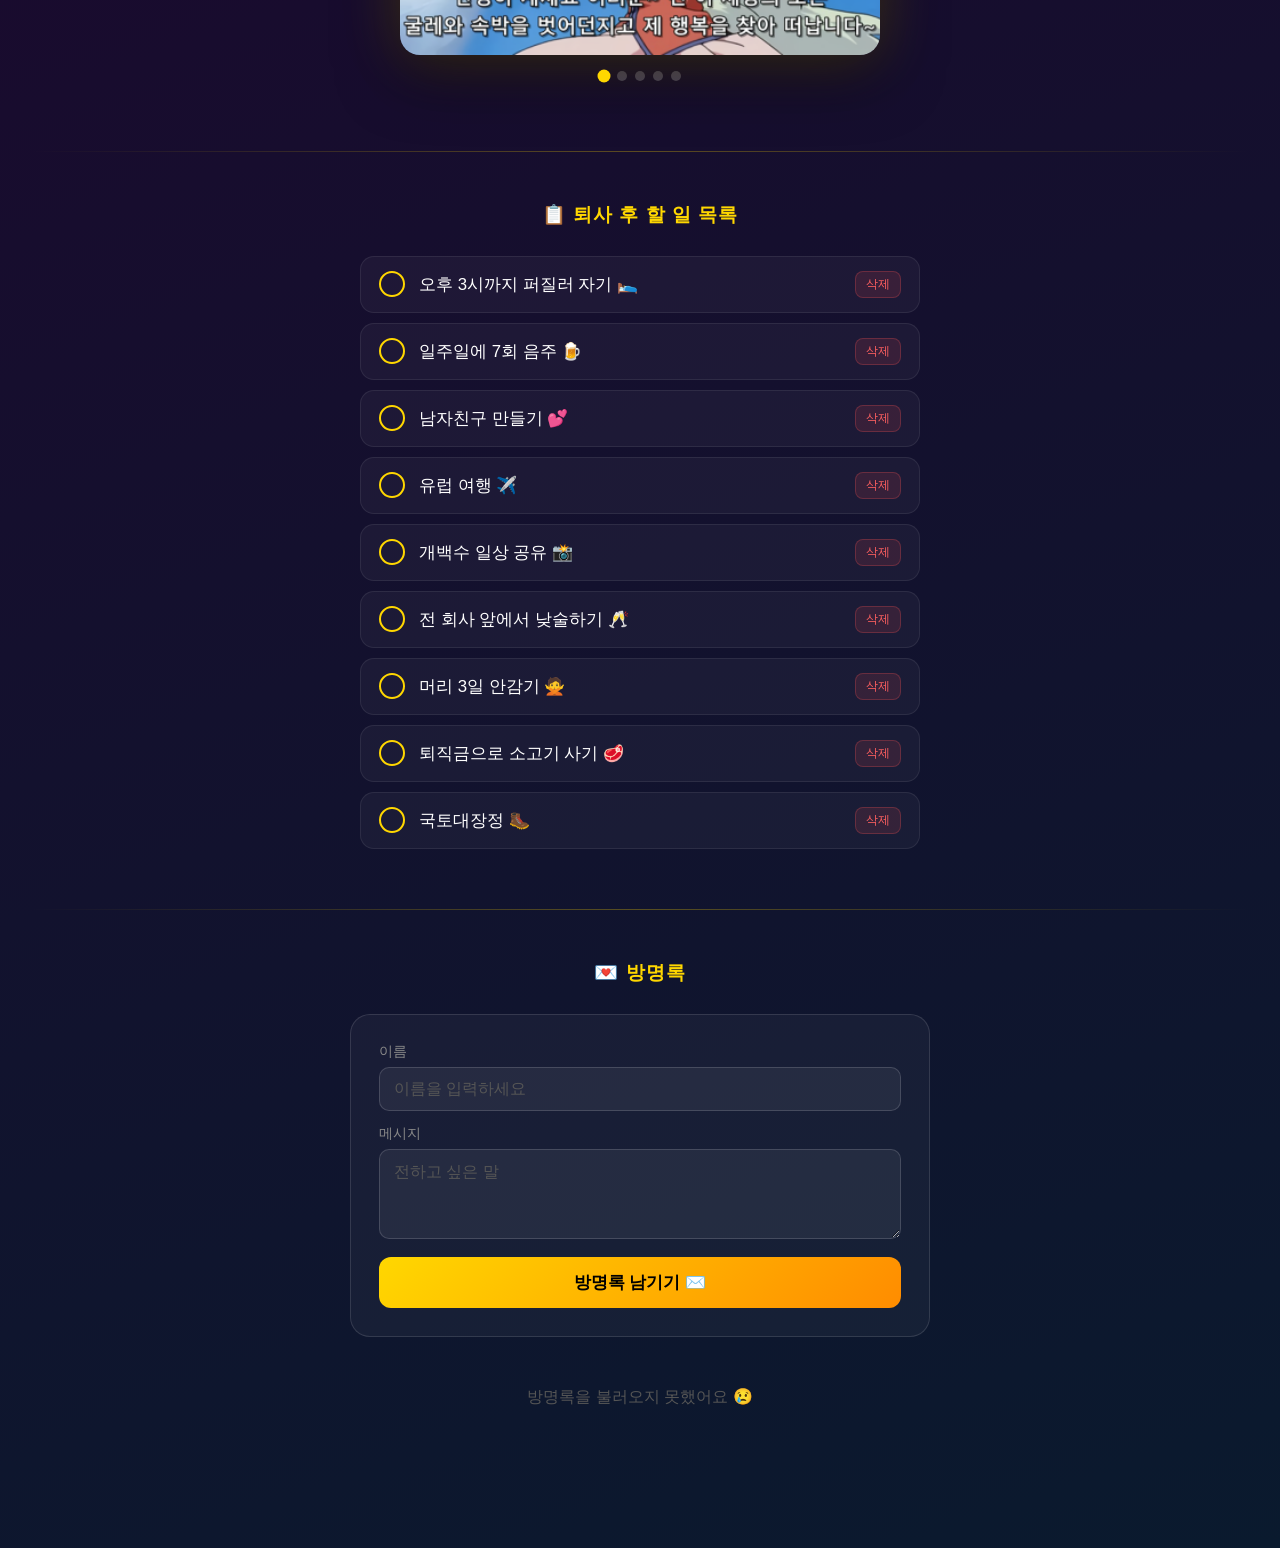
==== commit a39a63eb: "Fix header spacing for 경축퇴사" ====
--- a/farewell/index.html
+++ b/farewell/index.html
@@ -513,7 +513,7 @@
     <section class="header">
         <div class="stars-bg" id="stars-bg"></div>
         <div class="main-name">이수정</div>
-        <div class="congrats-msg">🎉경 🎉 퇴  사 🎉축 🎉</div>
+        <div class="congrats-msg">🎉경🎉&nbsp;&nbsp;&nbsp;&nbsp;&nbsp;퇴&nbsp;&nbsp;사&nbsp;&nbsp;&nbsp;&nbsp;&nbsp;🎉축🎉</div>
         <p class="sub-msg">혼자만 도망치다시 세상이 아주 아름답지?</p>
         <span class="emoji-row">🎊 🥳 🎈 🎆 🎁</span>
     </section>
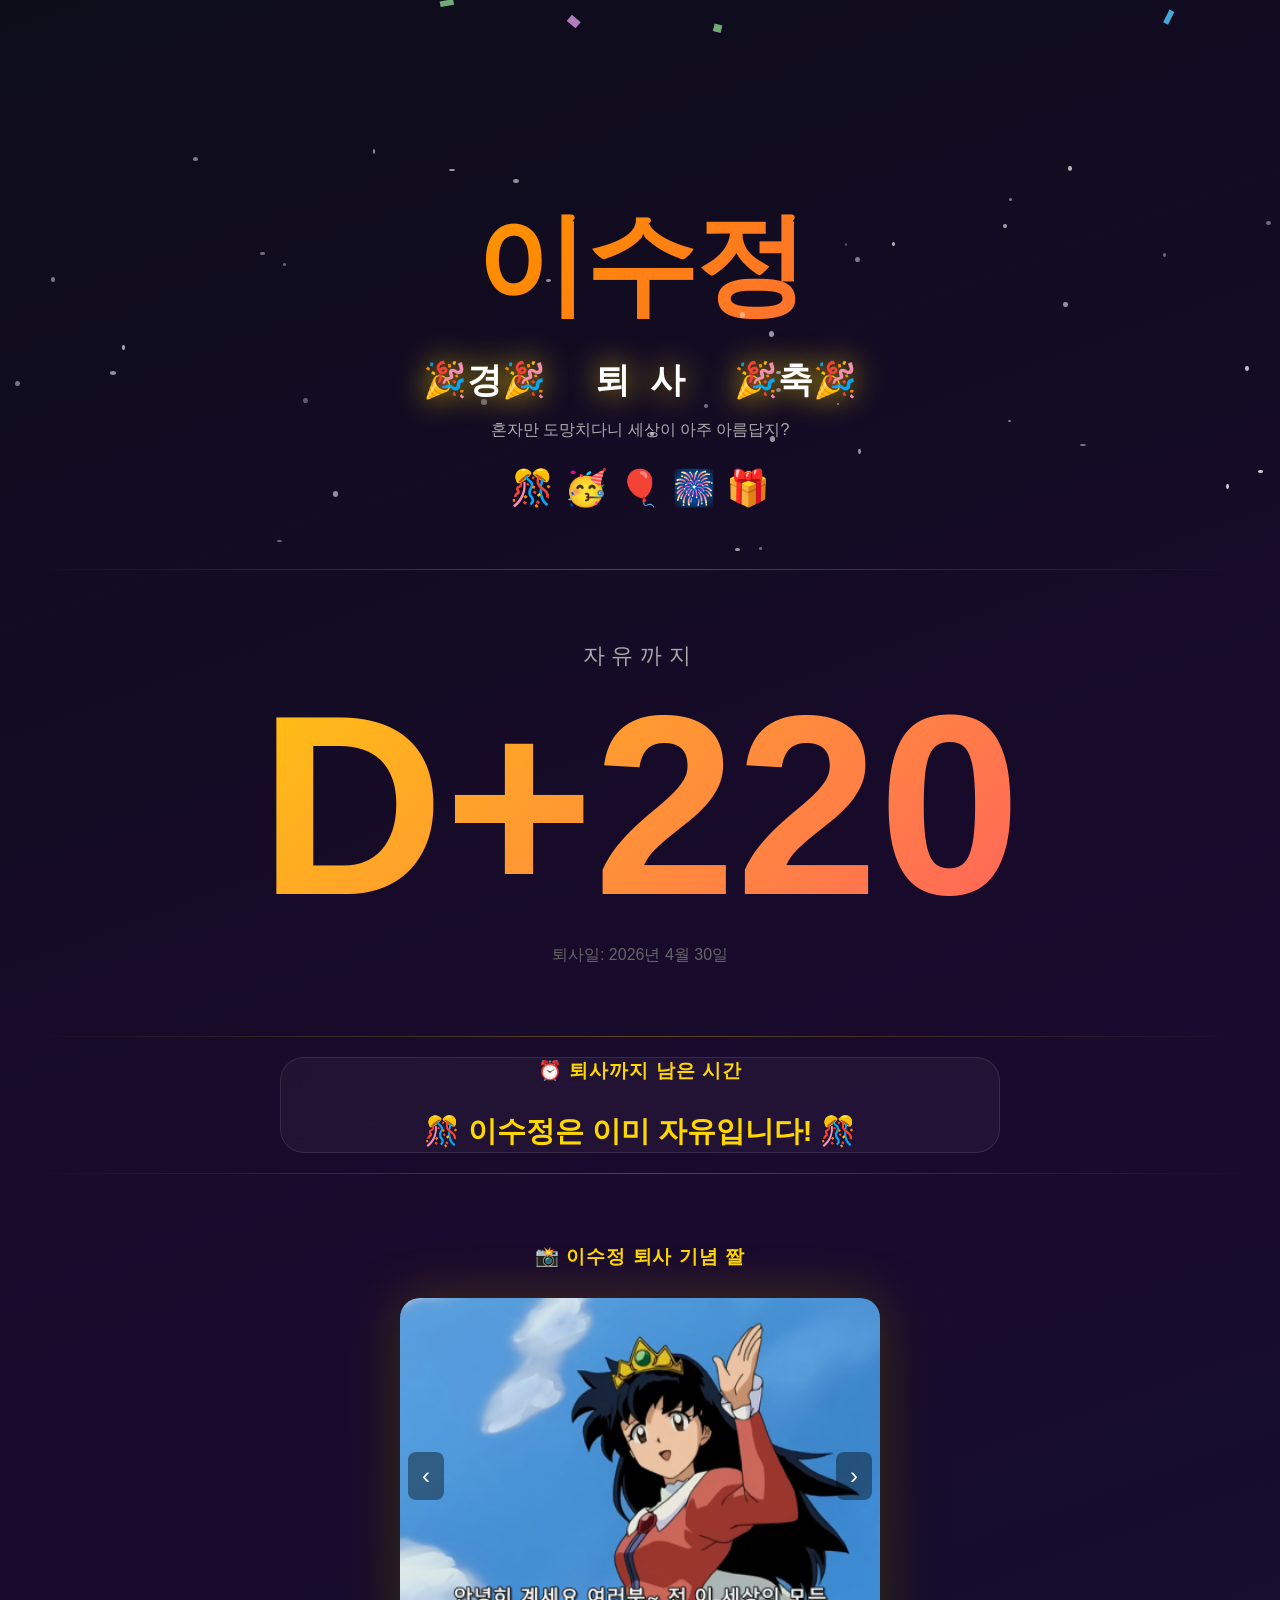
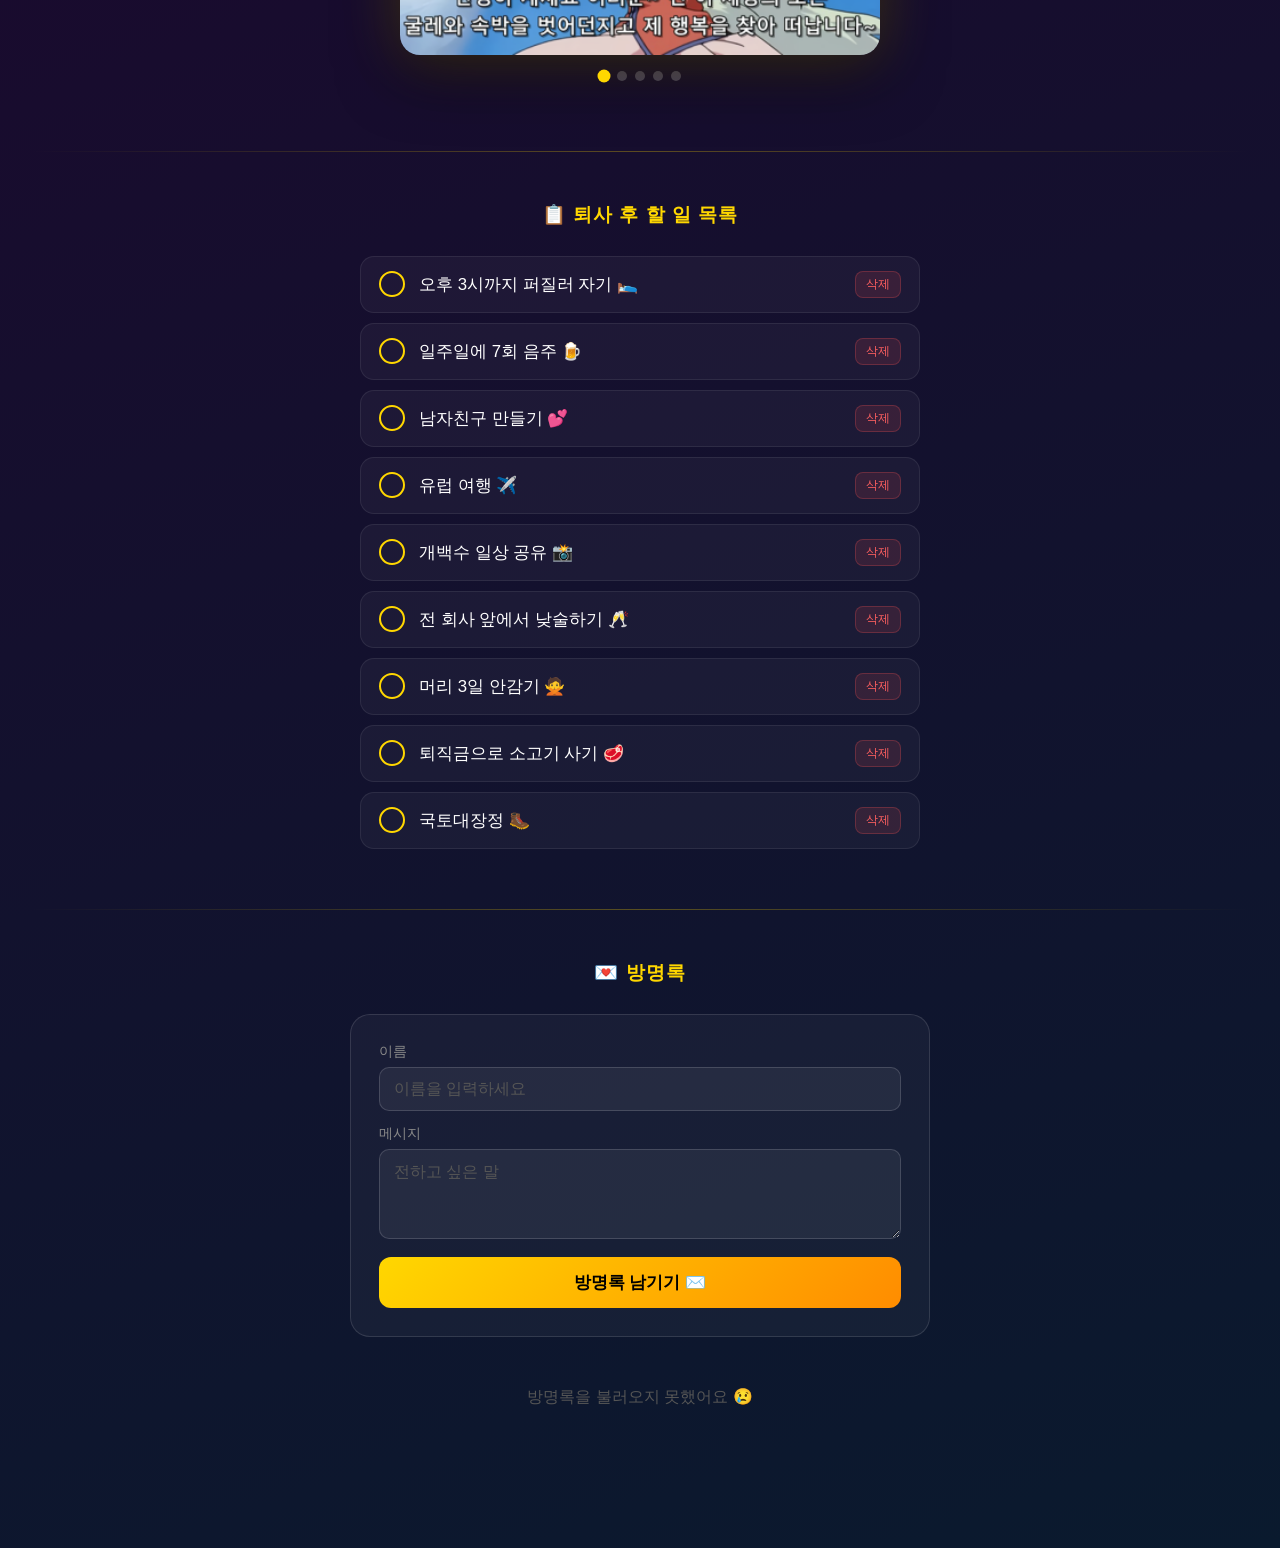
==== commit 825ea305: "Fix typo in sub-msg: 도망치다시 -> 도망치다니" ====
--- a/farewell/index.html
+++ b/farewell/index.html
@@ -514,7 +514,7 @@
         <div class="stars-bg" id="stars-bg"></div>
         <div class="main-name">이수정</div>
         <div class="congrats-msg">🎉경🎉&nbsp;&nbsp;&nbsp;&nbsp;&nbsp;퇴&nbsp;&nbsp;사&nbsp;&nbsp;&nbsp;&nbsp;&nbsp;🎉축🎉</div>
-        <p class="sub-msg">혼자만 도망치다시 세상이 아주 아름답지?</p>
+        <p class="sub-msg">혼자만 도망치다니 세상이 아주 아름답지?</p>
         <span class="emoji-row">🎊 🥳 🎈 🎆 🎁</span>
     </section>
 
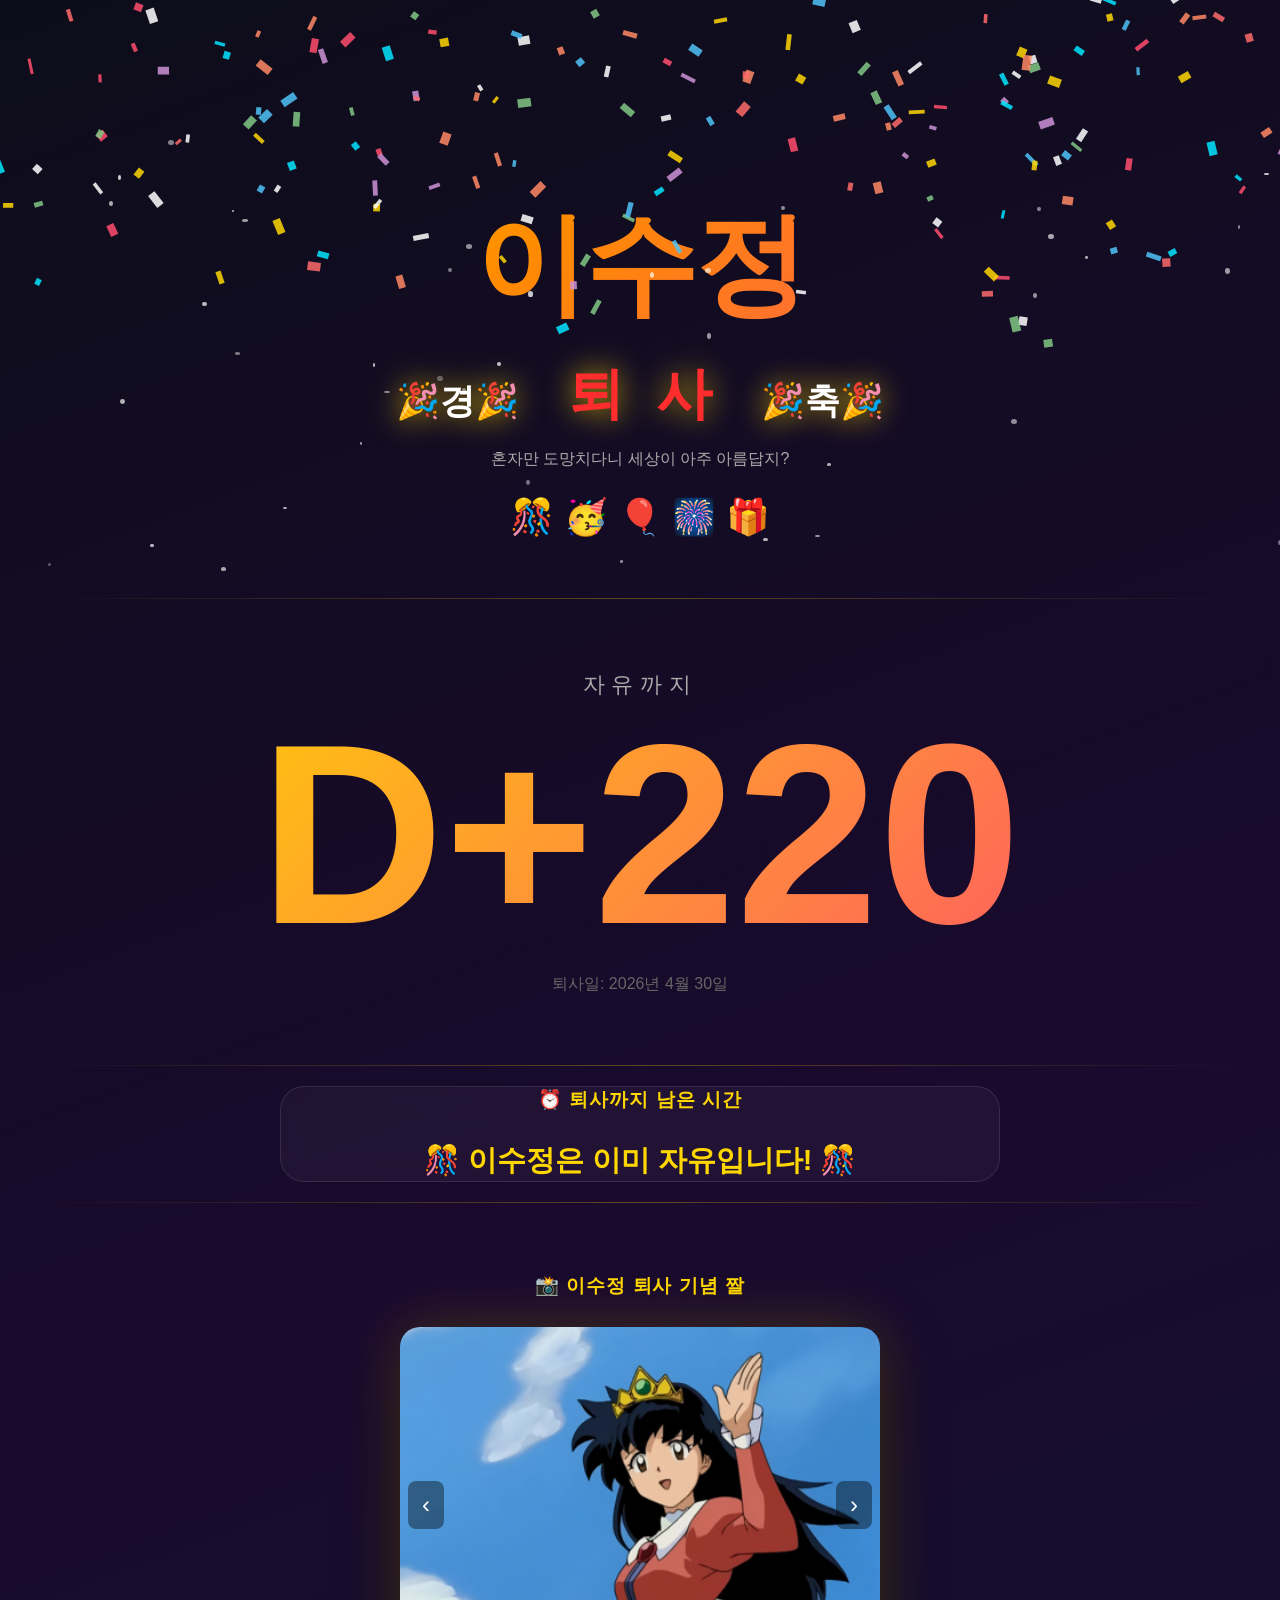
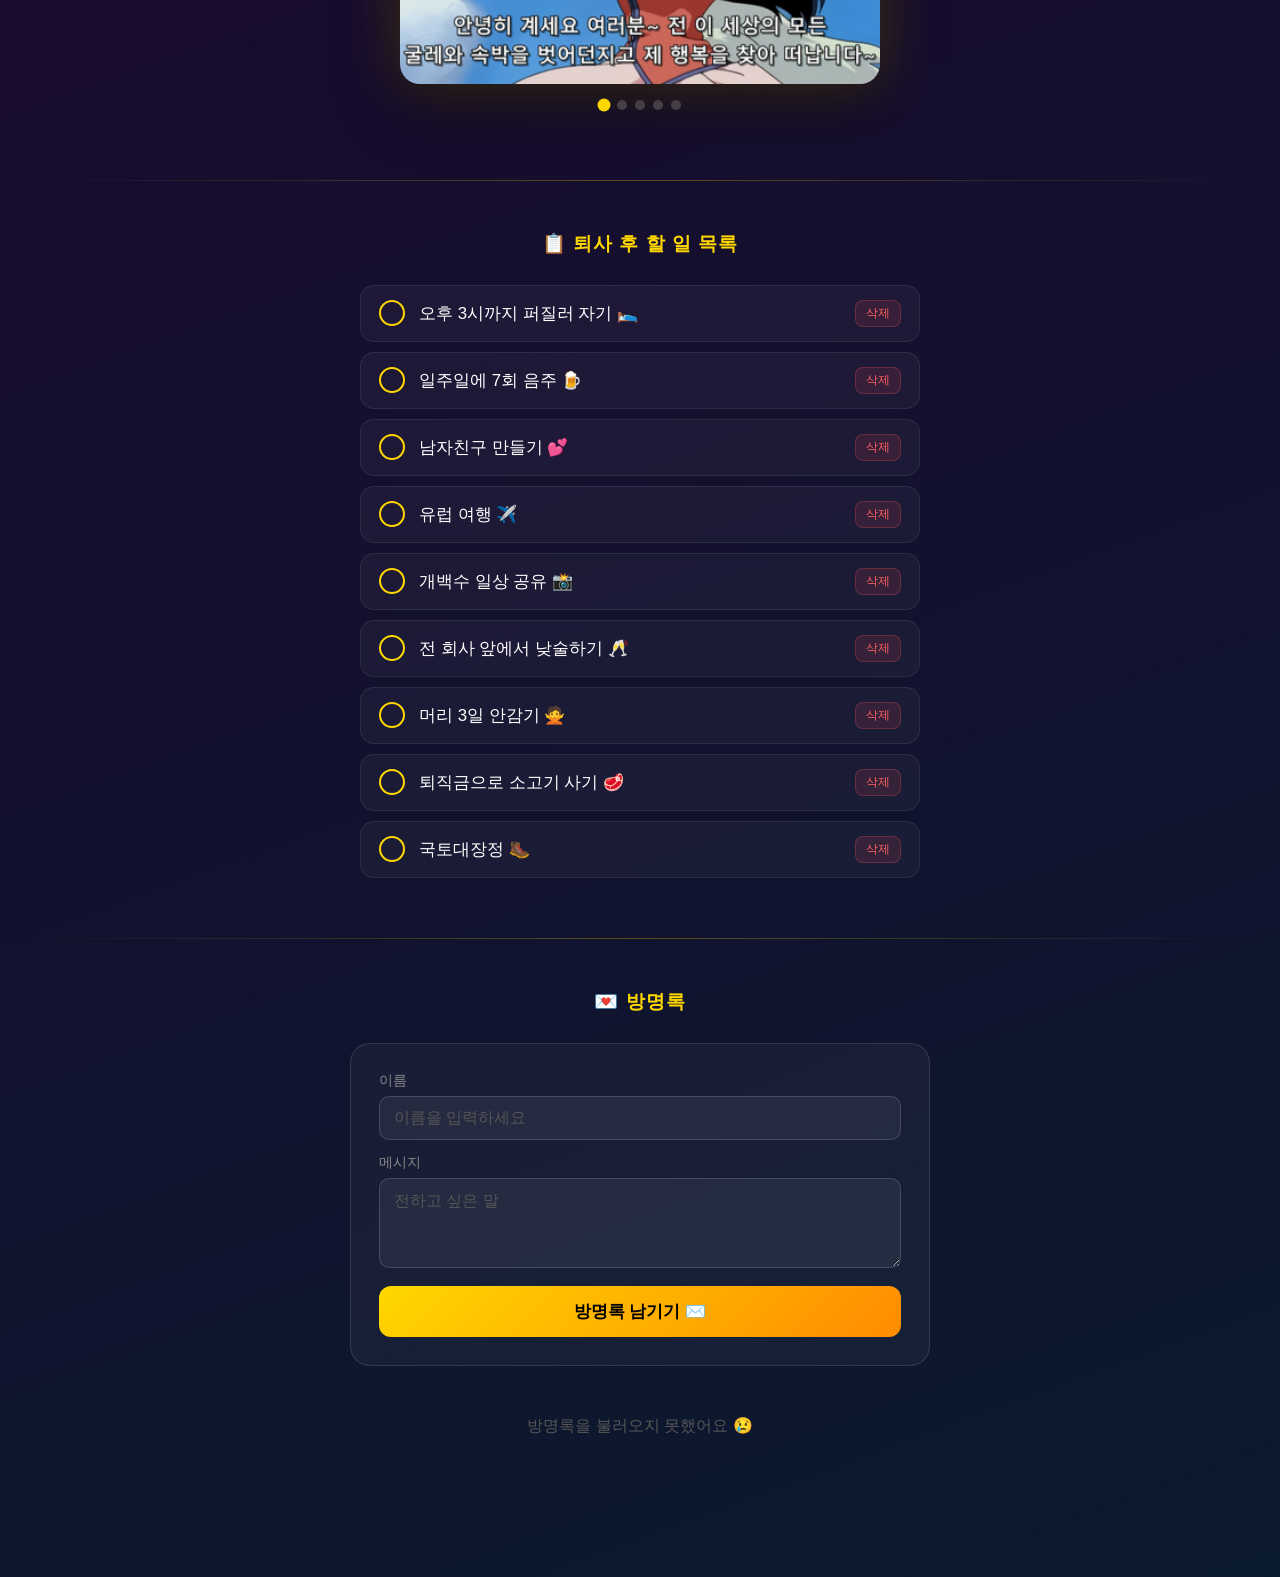
==== commit 852c4846: "Make 퇴사 larger, red, bold in header" ====
--- a/farewell/index.html
+++ b/farewell/index.html
@@ -513,7 +513,7 @@
     <section class="header">
         <div class="stars-bg" id="stars-bg"></div>
         <div class="main-name">이수정</div>
-        <div class="congrats-msg">🎉경🎉&nbsp;&nbsp;&nbsp;&nbsp;&nbsp;퇴&nbsp;&nbsp;사&nbsp;&nbsp;&nbsp;&nbsp;&nbsp;🎉축🎉</div>
+        <div class="congrats-msg">🎉경🎉&nbsp;&nbsp;&nbsp;&nbsp;&nbsp;<span style="font-size:1.6em;color:#ff2d2d;font-weight:900;">퇴&nbsp;&nbsp;사</span>&nbsp;&nbsp;&nbsp;&nbsp;&nbsp;🎉축🎉</div>
         <p class="sub-msg">혼자만 도망치다니 세상이 아주 아름답지?</p>
         <span class="emoji-row">🎊 🥳 🎈 🎆 🎁</span>
     </section>
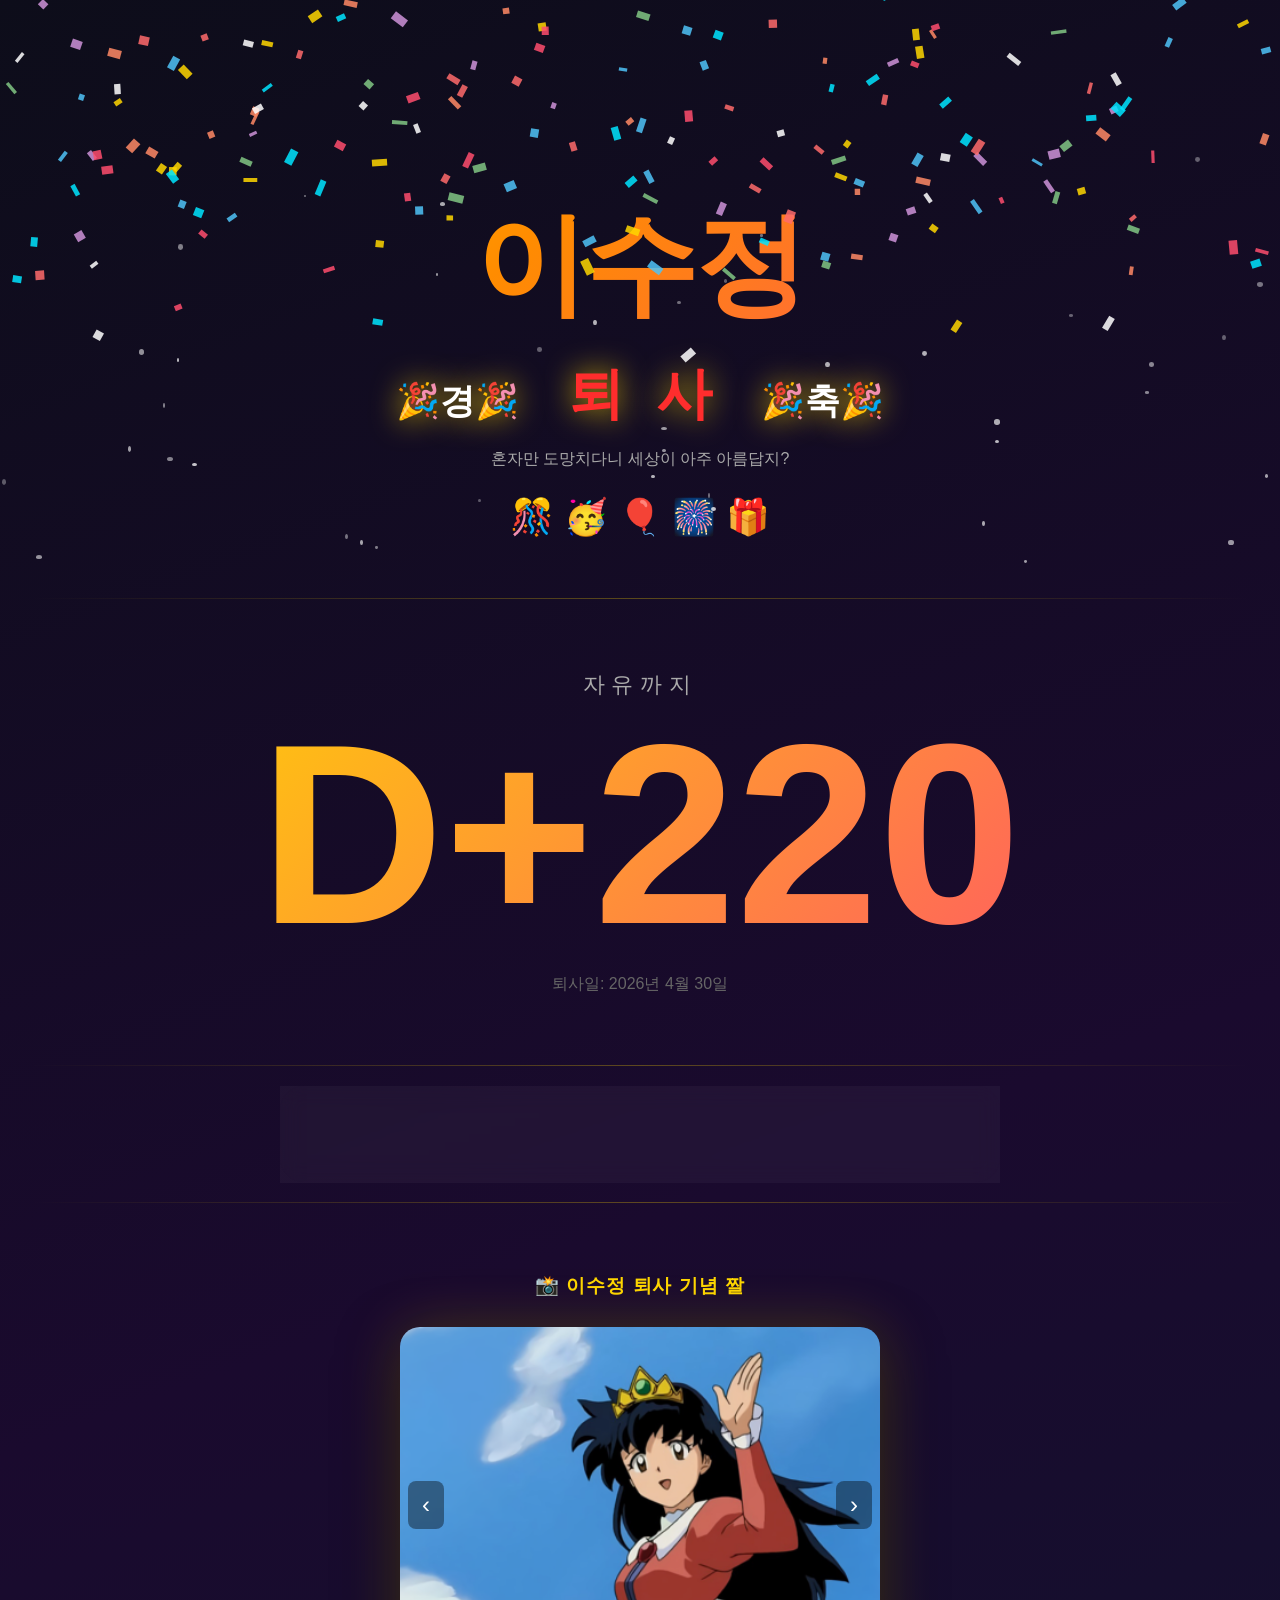
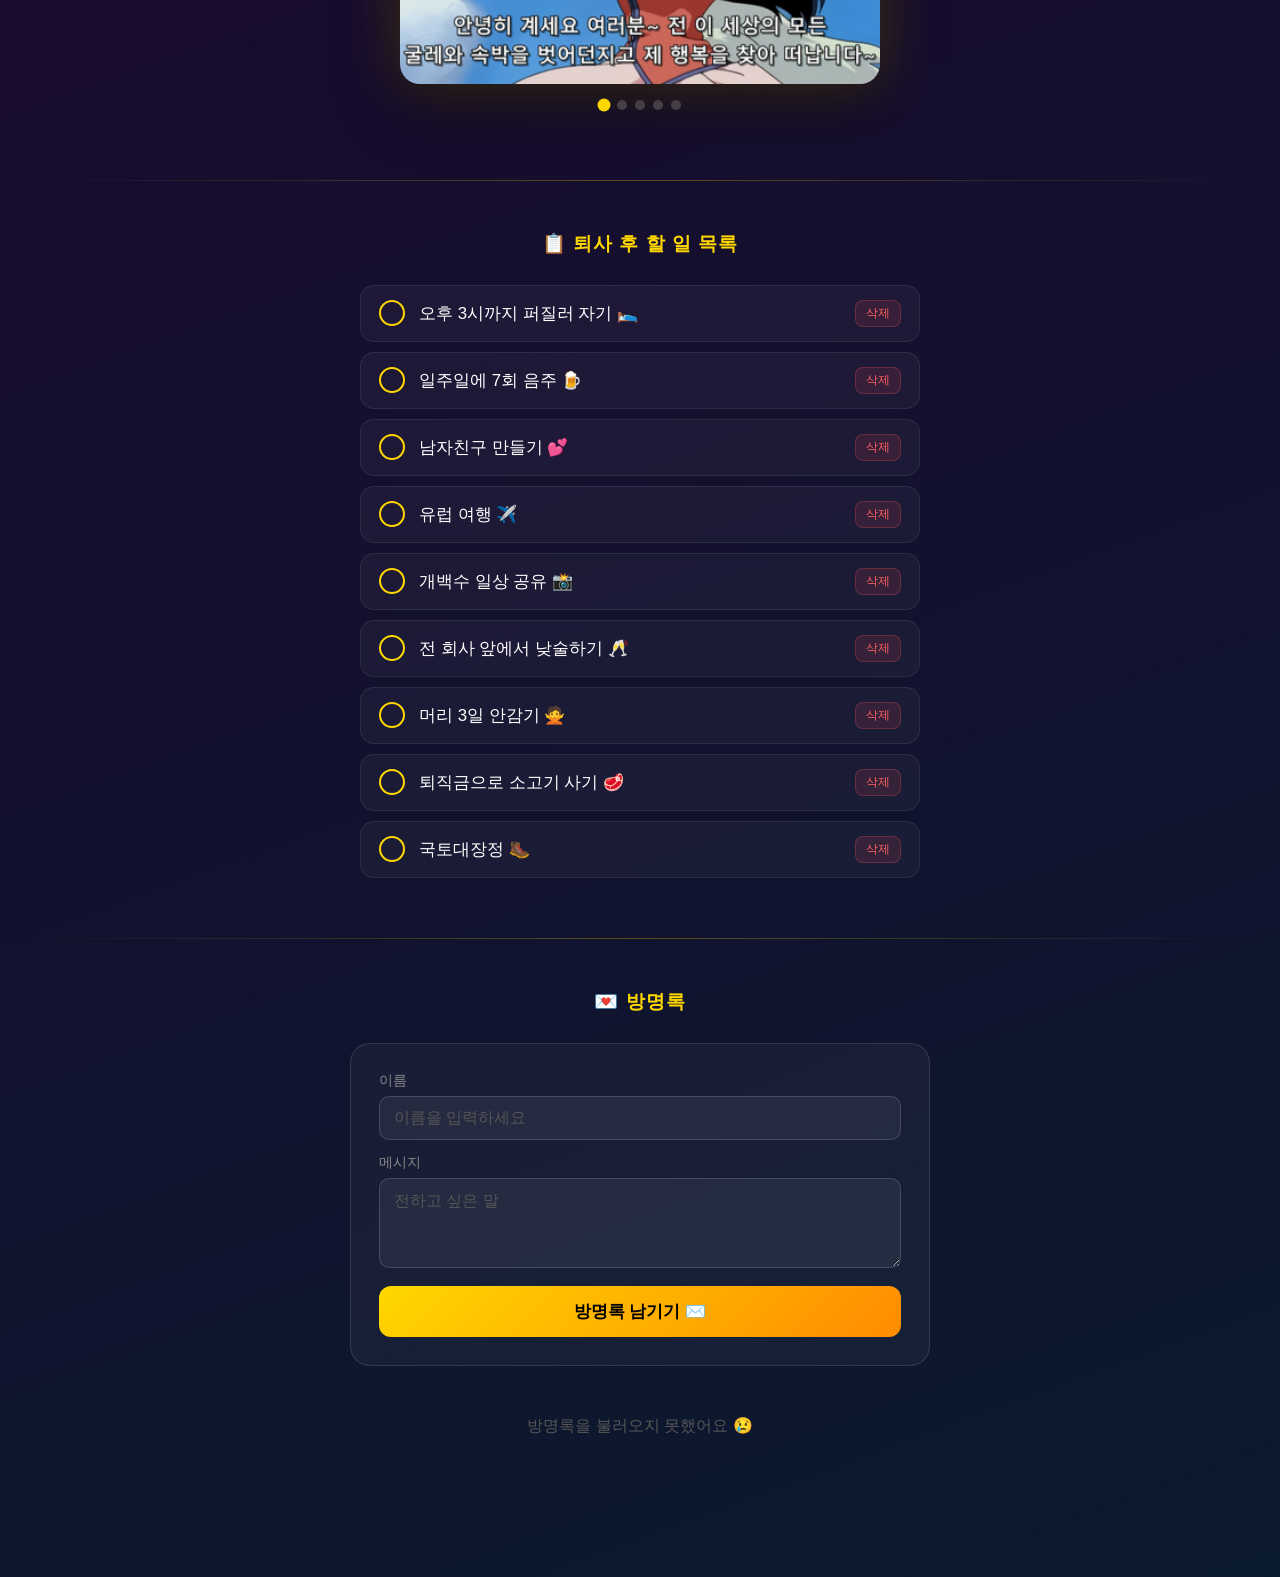
==== commit 5b9d1331: "Shrink retirement clock on mobile to fit one line KakaoTalk browser와 좁은 모바일 뷰포트에서 일:시간:분:초가 두 줄로 내려가" ====
--- a/farewell/index.html
+++ b/farewell/index.html
@@ -201,39 +201,39 @@
             display: flex;
             justify-content: center;
             align-items: center;
-            gap: 12px;
-            flex-wrap: wrap;
+            gap: 8px;
+            flex-wrap: nowrap;
         }
 
         .clock-unit { text-align: center; }
 
         .clock-value {
             display: block;
-            font-size: clamp(2.5rem, 6vw, 4rem);
+            font-size: clamp(1.8rem, 5vw, 3.2rem);
             font-weight: 900;
             color: #ffd700;
             font-variant-numeric: tabular-nums;
             background: rgba(255,215,0,0.08);
             border: 1px solid rgba(255,215,0,0.2);
             border-radius: 12px;
-            padding: 10px 18px;
-            min-width: 90px;
+            padding: 8px 12px;
+            min-width: 70px;
         }
 
         .clock-label {
-            font-size: 0.75rem;
+            font-size: 0.72rem;
             color: #888;
             margin-top: 6px;
         }
 
         .clock-sep {
-            font-size: 3rem;
+            font-size: 2.2rem;
             font-weight: 900;
             color: #ffd700;
             opacity: 0.6;
             animation: blink 1s step-end infinite;
             align-self: center;
-            padding-bottom: 20px;
+            padding-bottom: 18px;
         }
 
         @keyframes blink { 0%, 100% { opacity: 0.6; } 50% { opacity: 0.1; } }
@@ -497,8 +497,15 @@
         .pad { padding: 0 20px; }
 
         @media (max-width: 500px) {
-            .clock-value { min-width: 68px; padding: 8px 10px; }
-            .clock-sep   { font-size: 2rem; }
+            .clock-display { gap: 4px; }
+            .clock-value   { min-width: 52px; padding: 6px 6px; font-size: 1.5rem; }
+            .clock-sep     { font-size: 1.3rem; padding-bottom: 14px; }
+            .clock-label   { font-size: 0.68rem; }
+        }
+
+        @media (max-width: 360px) {
+            .clock-value   { min-width: 44px; padding: 5px 4px; font-size: 1.25rem; }
+            .clock-sep     { font-size: 1.1rem; padding-bottom: 12px; }
         }
     </style>
 </head>
